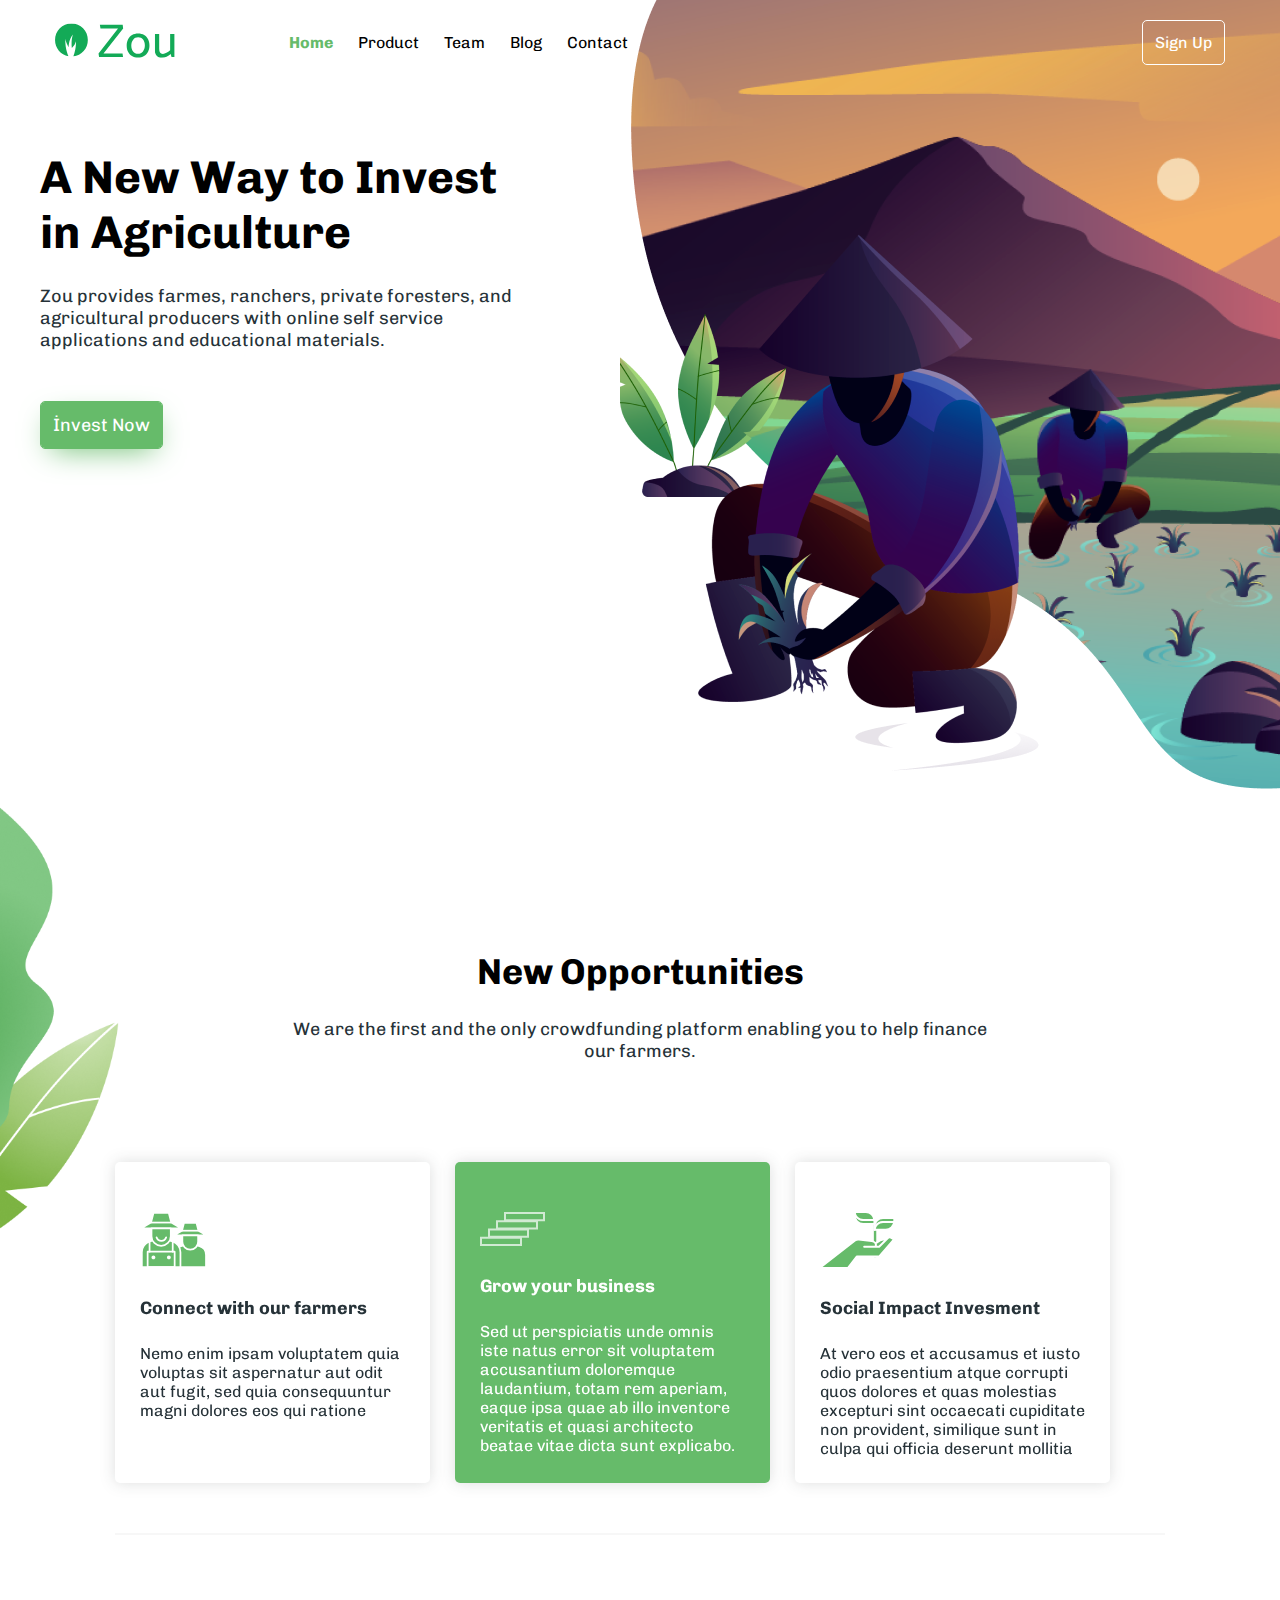
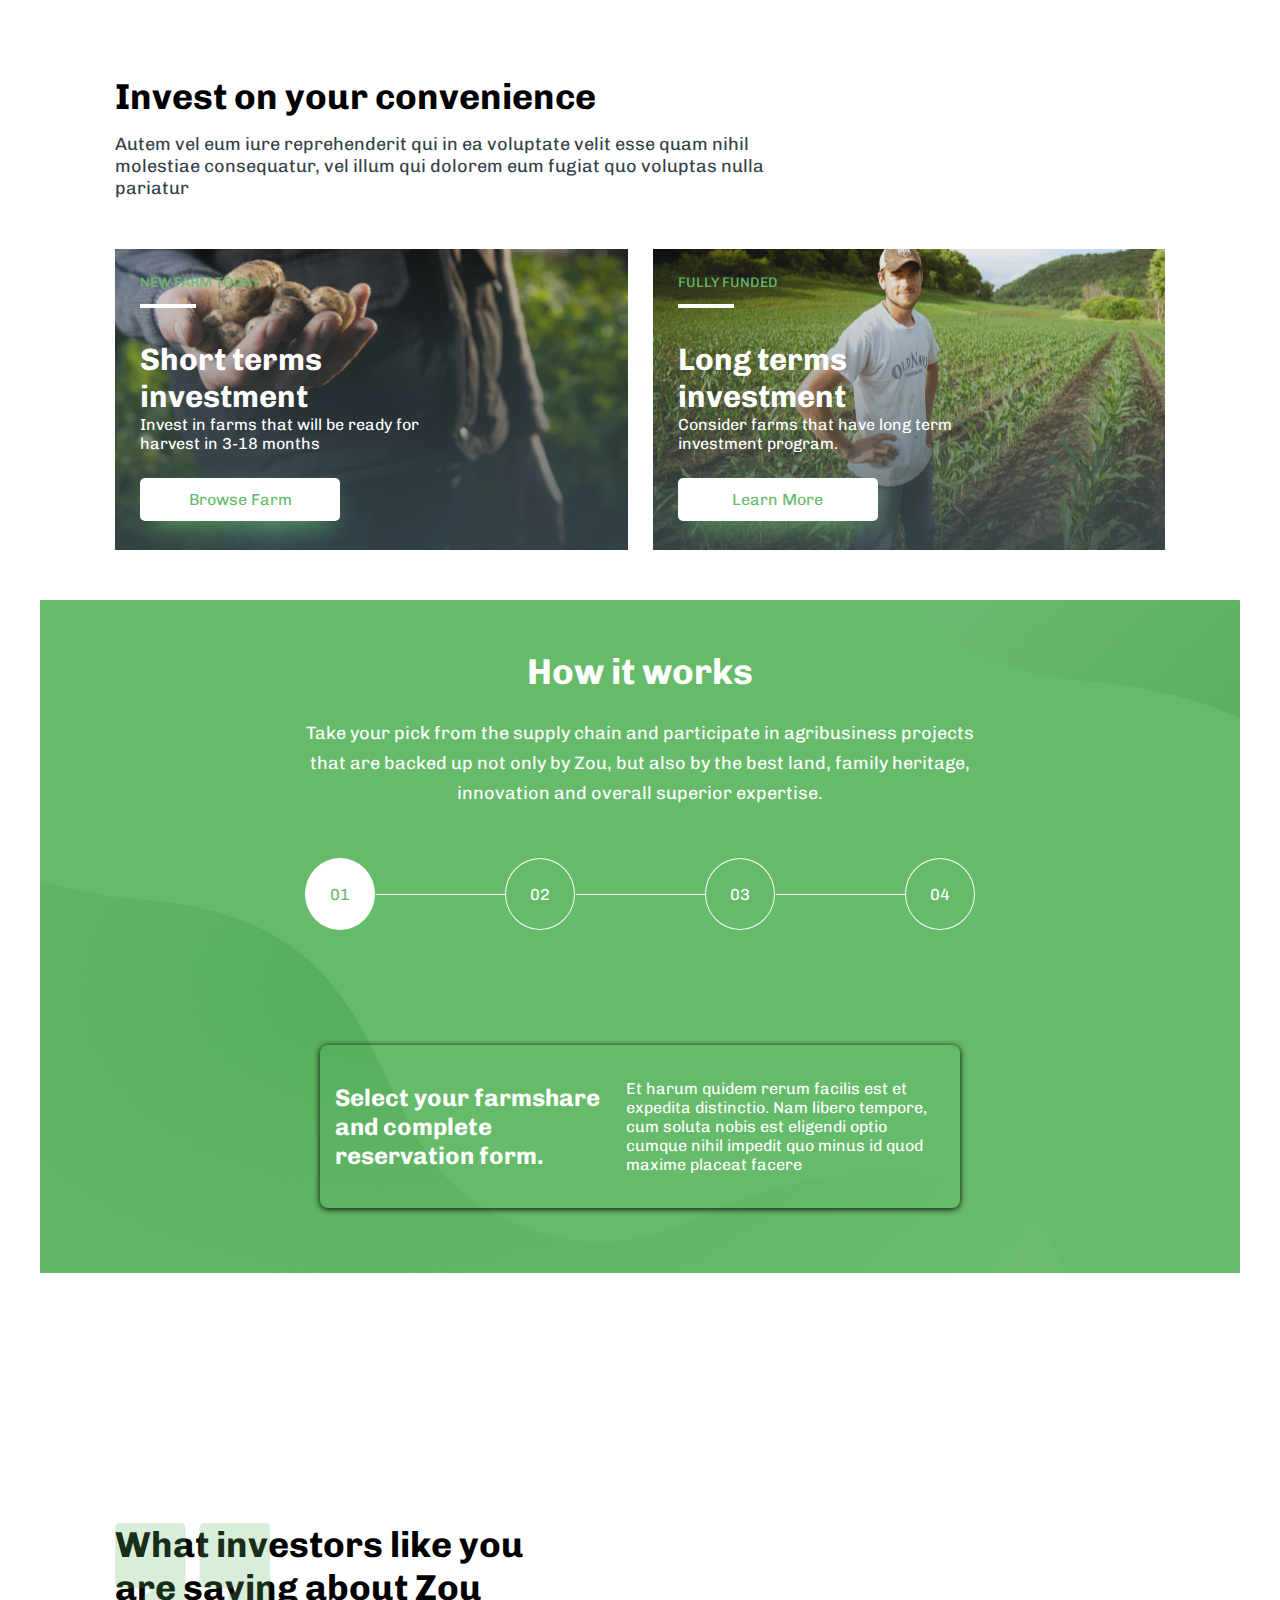
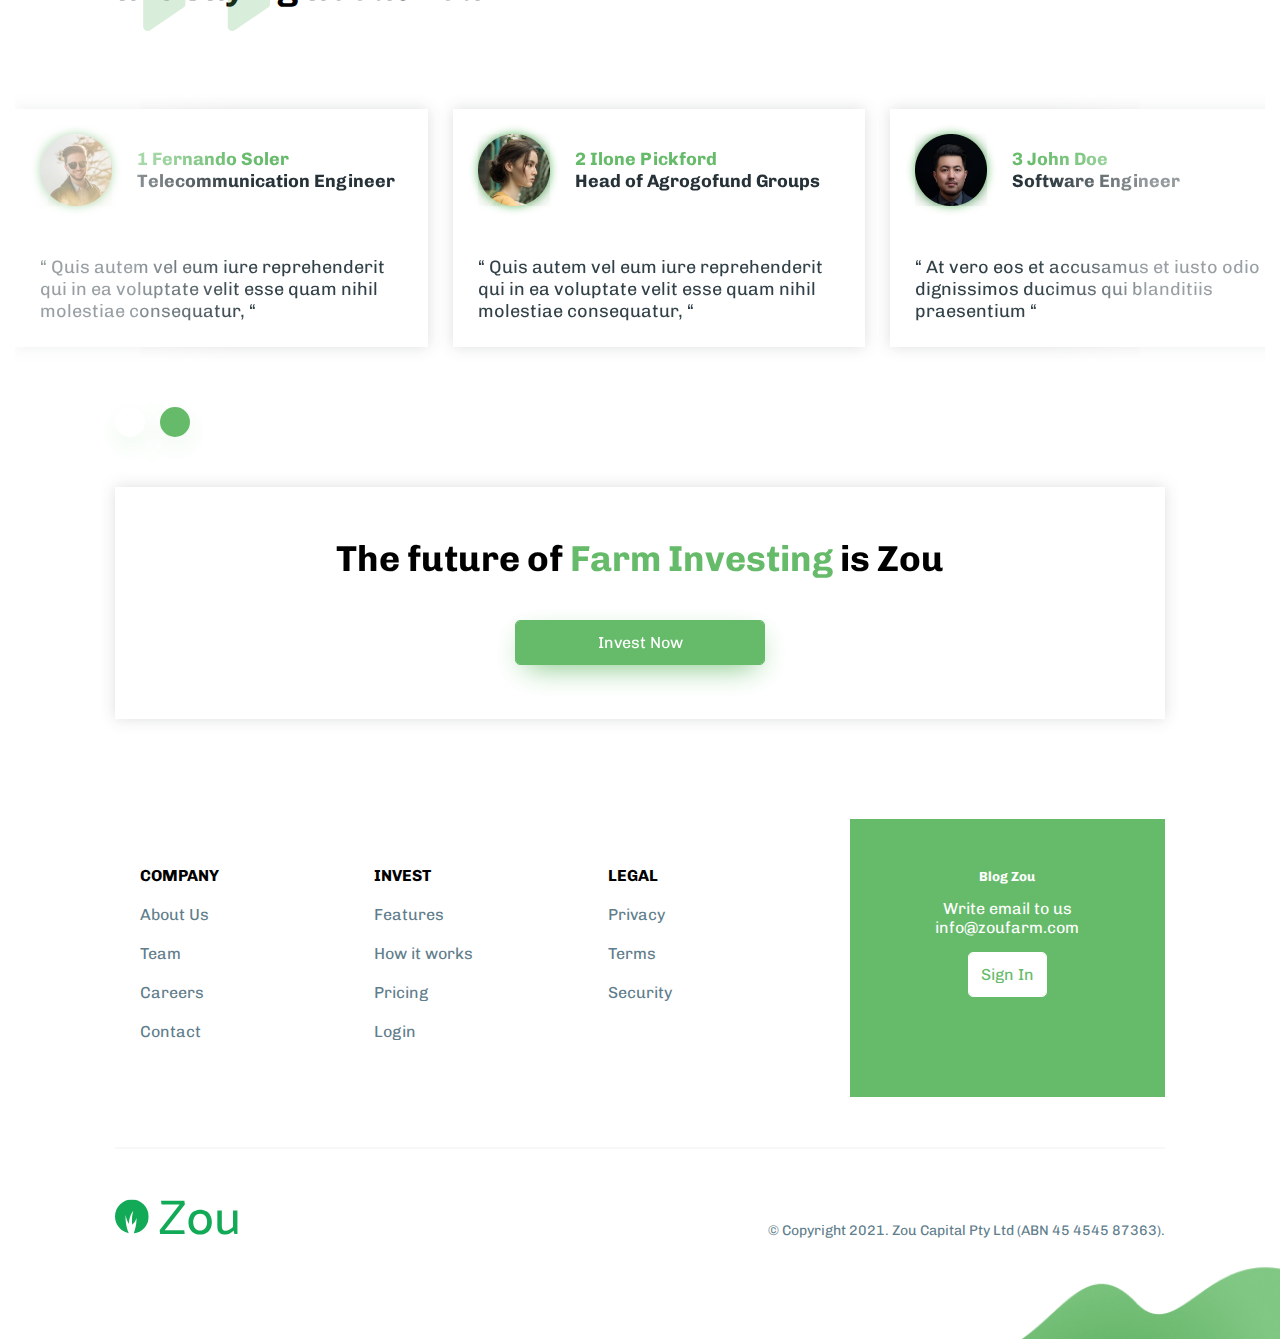
==== index.html @ 827b7ee8 "clean project" ====
<!DOCTYPE html>
<html lang="en">

<head>
    <meta charset="UTF-8">
    <meta name="viewport" content="width=device-width, user-scalable=no, initial-scale=1.0, maximum-scale=1.0, minimum-scale=1.0">

    <title>Zoo Farm Landing Page</title>
    <link rel="stylesheet" href="https://cdnjs.cloudflare.com/ajax/libs/font-awesome/5.15.2/css/all.min.css" integrity="sha512-HK5fgLBL+xu6dm/Ii3z4xhlSUyZgTT9tuc/hSrtw6uzJOvgRr2a9jyxxT1ely+B+xFAmJKVSTbpM/CuL7qxO8w==" crossorigin="anonymous" />
    <link rel="stylesheet" href="assets/css/main.css">
</head>

<body>
    <div class="container">
        <header>
            <nav class="header__nav w-120">
                <div class="header__logo">
                    <img src="assets/img/logo.svg" alt="Logo">
                </div>
                <div class="header__nav__content">
                    <div class="nav-close-icon"></div>
                    <ul class="header__menu">
                        <li class="menu__item">
                            <a href="#" class="menu__link active">Home</a>
                        </li>
                        <li class="menu__item">
                            <a href="#" class="menu__link">Product</a>
                        </li>
                        <li class="menu__item">
                            <a href="#" class="menu__link">Team</a>
                        </li>
                        <li class="menu__item">
                            <a href="#" class="menu__link">Blog</a>
                        </li>
                        <li class="menu__item">
                            <a href="#" class="menu__link">Contact</a>
                        </li>
                    </ul>
                    <div class="header__signup">
                        <a href="#" class="btn btn__signup">
                            <i class="fas fa-user-plus"></i> Sign Up
                        </a>
                    </div>
                </div>

                <div class="hamburger-menu-wrap">
                    <div class="hamburger-menu">
                        <div class="line"></div>
                        <div class="line"></div>
                        <div class="line"></div>
                    </div>
                </div>
            </nav>
        </header>

        <section class="hero w-120">
            <div class="hero__content">
                <div class="hero__text">
                    <h1 class="hero__title">A New Way to Invest in Agriculture</h1>
                    <p class="hero__description">
                        Zou provides farmes, ranchers, private foresters, and agricultural producers with online self service applications and educational materials.
                    </p>
                    <a href="#" class="btn btn__hero">İnvest Now</a>
                </div>
                <div class="hero__img">
                    <img src="assets/img/hero.png" alt="">
                </div>
            </div>
        </section>

        <section class="opportunities">
            <div class="opportunities__img">
                <img src="assets/img/leaf.png" alt="">
            </div>
            <div class="opportunities__content w-105">
                <div class="opportunities__head">
                    <h2 class="opportunities__title">New Opportunities</h2>
                    <p class="opportunities__description">We are the first and the only crowdfunding platform enabling you to help finance our farmers.</p>
                </div>
                <div class="opportunities__body">
                    <div class="opportunity">
                        <img src="assets/img/opportunites/opportunity-1.svg" alt="Icon" class="opportunity__icon">
                        <h4 class="opportunity__title">Connect with our farmers</h4>
                        <p class="opportunity__description">Nemo enim ipsam voluptatem quia voluptas sit aspernatur aut odit aut fugit, sed quia consequuntur magni dolores eos qui ratione
                        </p>
                    </div>

                    <div class="opportunity active">
                        <img src="assets/img/opportunites/opportunity-2.svg" alt="Icon" class="opportunity__icon">
                        <h4 class="opportunity__title">Grow your business</h4>
                        <p class="opportunity__description">
                            Sed ut perspiciatis unde omnis iste natus error sit voluptatem accusantium doloremque laudantium, totam rem aperiam, eaque ipsa quae ab illo inventore veritatis et quasi architecto beatae vitae dicta sunt explicabo.
                        </p>
                    </div>
                    <div class="opportunity">
                        <img src="assets/img/opportunites/opportunity-3.svg" alt="Icon" class="opportunity__icon">
                        <h4 class="opportunity__title">Social Impact Invesment
                        </h4>
                        <p class="opportunity__description">
                            At vero eos et accusamus et iusto odio praesentium atque corrupti quos dolores et quas molestias excepturi sint occaecati cupiditate non provident, similique sunt in culpa qui officia deserunt mollitia
                        </p>
                    </div>
                </div>
            </div>
        </section>

        <section class="invest  w-105">
            <div class="invest__content">
                <div class="invest__head">
                    <h2 class="invest__title">Invest on your convenience</h2>
                    <p class="invest__description">Autem vel eum iure reprehenderit qui in ea voluptate velit esse quam nihil molestiae consequatur, vel illum qui dolorem eum fugiat quo voluptas nulla pariatur</p>
                </div>
                <div class="invest__body">
                    <div class="invest__item">
                        <div class="invest__item__head">
                            <h5 class="invest__item__subtitle">NEW FARM TODAY</h5>
                        </div>
                        <div class="invest__item__body">
                            <h4 class="invest__item__title">Short terms investment</h4>
                            <p class="invest__item_description">
                                Invest in farms that will be ready for harvest in 3-18 months
                            </p>
                        </div>
                        <div class="invest__item__footer">
                            <a href="#" class="btn btn__invest">Browse Farm</a>
                        </div>
                    </div>
                    <div class="invest__item">
                        <div class="invest__item__head">
                            <h5 class="invest__item__subtitle">FULLY FUNDED</h5>
                        </div>
                        <div class="invest__item__body">
                            <h4 class="invest__item__title">Long terms investment
                            </h4>
                            <p class="invest__item_description">
                                Consider farms that have long term investment program.
                            </p>
                        </div>
                        <div class="invest__item__footer">
                            <a href="#" class="btn btn__invest">Learn More</a>
                        </div>
                    </div>
                </div>
            </div>
        </section>

        <section class="how-is-works w-120">
            <div class="works__content">
                <div class="works__head">
                    <h2 class="works__title">How it works</h2>
                    <p class="works__description">
                        Take your pick from the supply chain and participate in agribusiness projects that are backed up not only by Zou, but also by the best land, family heritage, innovation and overall superior expertise.
                    </p>
                </div>
                <div class="works__body">
                    <ul class="form_progressbar">
                        <li class="progressbar__step active" data-step="1">01</li>
                        <li class="progressbar__step" data-step="2">02</li>
                        <li class="progressbar__step" data-step="3">03</li>
                        <li class="progressbar__step" data-step="4">04</li>
                    </ul>
                </div>
                <div class="works__footer">
                    <div class="works__step__content first_step">
                        <h3 class="works__step_title"> Select your farmshare and complete reservation form.</h3>
                        <p class="works__step_description">
                            Et harum quidem rerum facilis est et expedita distinctio. Nam libero tempore, cum soluta nobis est eligendi optio cumque nihil impedit quo minus id quod maxime placeat facere
                        </p>
                    </div>
                    <div class="works__step__content">
                        <h3 class="works__step_title"> Swallowed a planet!.</h3>
                        <p class="works__step_description">
                            Lorem, ipsum dolor sit amet consectetur adipisicing elit. Assumenda mollitia, voluptates obcaecati molestias quod velit!
                        </p>
                    </div>
                    <div class="works__step__content">
                        <h3 class="works__step_title">It's art! A statement</h3>
                        <p class="works__step_description">
                            Father Christmas. Santa Claus. Or as I've always known him: Jeff. Sorry, checking all the water in this area; there's an escaped fish. I hate yogurt. It's just stuff with bits in. Annihilate
                        </p>
                    </div>
                    <div class="works__step__content">
                        <h3 class="works__step_title"> Register</h3>
                        <p class="works__step_description">
                            It's art! A statement on modern society, 'Oh Ain't Modern Society Awful?'! I am the Doctor, and you are the Daleks! Stop talking, brain thinking. Hush. You've swallowed a planet! Sorry, checking all the water in this area; there's an escaped fish.
                        </p>
                    </div>
                </div>
            </div>


        </section>

        <section class="testimonials">
            <div class="testimonials__content">
                <div class="testimonials__head w-105">
                    <img src="assets/img/quote.svg" alt="Quote" class="testimonials__quote">
                    <h2 class="testimonials__title">What investors like you are saying about Zou</h2>
                </div>
                <div class="testimonials__body">
                    <div class="testimonials__list">
                        <div class="testimonial">
                            <div class="testimonial__profile">
                                <div class="testimonial__img">
                                    <img src="assets/img/testimonials/1.png" alt="Testimonial">
                                </div>
                                <div class="testimonial__info">
                                    <h4 class="testimonial__name">1 Fernando Soler</h4>
                                    <h4 class="testimonial__title">Telecommunication Engineer</h4>
                                </div>
                            </div>
                            <p class="testimonial__description">
                                “ Quis autem vel eum iure reprehenderit qui in ea voluptate velit esse quam nihil molestiae consequatur, “
                            </p>
                        </div>
                        <div class="testimonial">
                            <div class="testimonial__profile">
                                <div class="testimonial__img">
                                    <img src="assets/img/testimonials/2.png" alt="Testimonial">
                                </div>
                                <div class="testimonial__info">
                                    <h4 class="testimonial__name">2 Ilone Pickford</h4>
                                    <h4 class="testimonial__title">Head of Agrogofund Groups</h4>
                                </div>
                            </div>
                            <p class="testimonial__description">
                                “ Quis autem vel eum iure reprehenderit qui in ea voluptate velit esse quam nihil molestiae consequatur, “
                            </p>
                        </div>
                        <div class="testimonial">
                            <div class="testimonial__profile">
                                <div class="testimonial__img">
                                    <img src="assets/img/testimonials/3.png" alt="Testimonial">
                                </div>
                                <div class="testimonial__info">
                                    <h4 class="testimonial__name">3 John Doe</h4>
                                    <h4 class="testimonial__title">Software Engineer</h4>
                                </div>
                            </div>
                            <p class="testimonial__description">
                                “ At vero eos et accusamus et iusto odio dignissimos ducimus qui blanditiis praesentium “
                            </p>
                        </div>
                        <div class="testimonial">
                            <div class="testimonial__profile">
                                <div class="testimonial__img">
                                    <img src="assets/img/testimonials/2.png" alt="Testimonial">
                                </div>
                                <div class="testimonial__info">
                                    <h4 class="testimonial__name">4 Ilone Pickford</h4>
                                    <h4 class="testimonial__title">Head of Agrogofund Groups</h4>
                                </div>
                            </div>
                            <p class="testimonial__description">
                                “ Quis autem vel eum iure reprehenderit qui in ea voluptate velit esse quam nihil molestiae consequatur, “
                            </p>
                        </div>
                        <div class="testimonial">
                            <div class="testimonial__profile">
                                <div class="testimonial__img">
                                    <img src="assets/img/testimonials/1.png" alt="Testimonial">
                                </div>
                                <div class="testimonial__info">
                                    <h4 class="testimonial__name">5 Fernando Soler</h4>
                                    <h4 class="testimonial__title">Telecommunication Engineer</h4>
                                </div>
                            </div>
                            <p class="testimonial__description">
                                “ Quis autem vel eum iure reprehenderit qui in ea voluptate velit esse quam nihil molestiae consequatur, “
                            </p>
                        </div>
                        <div class="testimonial">
                            <div class="testimonial__profile">
                                <div class="testimonial__img">
                                    <img src="assets/img/testimonials/2.png" alt="Testimonial">
                                </div>
                                <div class="testimonial__info">
                                    <h4 class="testimonial__name">6 Ilone Pickford</h4>
                                    <h4 class="testimonial__title">Head of Agrogofund Groups</h4>
                                </div>
                            </div>
                            <p class="testimonial__description">
                                “ Quis autem vel eum iure reprehenderit qui in ea voluptate velit esse quam nihil molestiae consequatur, “
                            </p>
                        </div>
                        <div class="testimonial">
                            <div class="testimonial__profile">
                                <div class="testimonial__img">
                                    <img src="assets/img/testimonials/3.png" alt="Testimonial">
                                </div>
                                <div class="testimonial__info">
                                    <h4 class="testimonial__name">7 John Doe</h4>
                                    <h4 class="testimonial__title">Software Engineer</h4>
                                </div>
                            </div>
                            <p class="testimonial__description">
                                “ At vero eos et accusamus et iusto odio dignissimos ducimus qui blanditiis praesentium “
                            </p>
                        </div>
                        <div class="testimonial">
                            <div class="testimonial__profile">
                                <div class="testimonial__img">
                                    <img src="assets/img/testimonials/2.png" alt="Testimonial">
                                </div>
                                <div class="testimonial__info">
                                    <h4 class="testimonial__name">8 Ilone Pickford</h4>
                                    <h4 class="testimonial__title">Head of Agrogofund Groups</h4>
                                </div>
                            </div>
                            <p class="testimonial__description">
                                “ Quis autem vel eum iure reprehenderit qui in ea voluptate velit esse quam nihil molestiae consequatur, “
                            </p>
                        </div>
                        <div class="testimonial">
                            <div class="testimonial__profile">
                                <div class="testimonial__img">
                                    <img src="assets/img/testimonials/3.png" alt="Testimonial">
                                </div>
                                <div class="testimonial__info">
                                    <h4 class="testimonial__name">9 John Doe</h4>
                                    <h4 class="testimonial__title">Software Engineer</h4>
                                </div>
                            </div>
                            <p class="testimonial__description">
                                “ At vero eos et accusamus et iusto odio dignissimos ducimus qui blanditiis praesentium “
                            </p>
                        </div>
                    </div>
                </div>
                <div class="testimonials__footer  w-105">
                    <div class="testimonials__directions">
                        <button class="btn__testimonials btn__testimonials__prev disable">
                            <i class="fa fa-chevron-left"></i>
                        </button>
                        <button class="btn__testimonials btn__testimonials__next">
                            <i class="fa fa-chevron-right"></i>
                        </button>
                    </div>
                </div>
            </div>
        </section>

        <section class="farm-invest w-105">
            <h2 class="farm-invest__title">The future of <span>Farm Investing</span> is Zou</h2>
            <a href="#" class="btn btn__farm--invest">Invest Now</a>

        </section>

        <footer class="footer">
            <div class="footer__body w-105">
                <nav class="footer__nav">
                    <ul class="footer_nav__menu">
                        <li class="footer_nav__item">
                            <h4 class="footer_nav__menu__title">COMPANY</h4>
                        </li>
                        <li class="footer_nav__item">
                            <a href="#" class="footer_nav__link">About Us</a>
                        </li>
                        <li class="footer_nav__item">
                            <a href="#" class="footer_nav__link">Team</a>
                        </li>
                        <li class="footer_nav__item">
                            <a href="#" class="footer_nav__link">Careers</a>
                        </li>
                        <li class="footer_nav__item">
                            <a href="#" class="footer_nav__link">Contact</a>
                        </li>
                    </ul>
                    <ul class="footer_nav__menu">
                        <li class="footer_nav__item">
                            <h4 class="footer_nav__menu__title">INVEST</h4>
                        </li>
                        <li class="footer_nav__item">
                            <a href="#" class="footer_nav__link">Features</a>
                        </li>
                        <li class="footer_nav__item">
                            <a href="#" class="footer_nav__link">How it works</a>
                        </li>
                        <li class="footer_nav__item">
                            <a href="#" class="footer_nav__link">Pricing</a>
                        </li>
                        <li class="footer_nav__item">
                            <a href="#" class="footer_nav__link">Login</a>
                        </li>
                    </ul>
                    <ul class="footer_nav__menu">
                        <li class="footer_nav__item">
                            <h4 class="footer_nav__menu__title">LEGAL</h4>
                        </li>
                        <li class="footer_nav__item">
                            <a href="#" class="footer_nav__link">Privacy</a>
                        </li>
                        <li class="footer_nav__item">
                            <a href="#" class="footer_nav__link">Terms</a>
                        </li>
                        <li class="footer_nav__item">
                            <a href="#" class="footer_nav__link">Security</a>
                        </li>
                    </ul>
                </nav>
                <div class="footer__contact">
                    <h5 class="footer__contact__title">Blog Zou</h5>
                    <span>Write email to us</span>
                    <a href="mailto:info@zoufarm.com" class="email">info@zoufarm.com</a>
                    <a href="#" class="btn btn__signin">
                        <i class="far fa-user"></i> Sign In
                    </a>
                </div>
            </div>
            <div class="footer__bottom">
                <div class="footer__bottom__content w-105">
                    <div class="footer__logo">
                        <img src="assets/img/logo.svg" alt="Logo">
                    </div>
                    <p class="footer_copyright">
                        © Copyright 2021. Zou Capital Pty Ltd (ABN 45 4545 87363).
                    </p>
                </div>
                <img src="assets/img/mountain.png" alt="Mountain" class="footer_img">
            </div>
        </footer>
    </div>
    <script src="assets/js/main.js" type="module"></script>

</body>

</html>
---- assets/css/main.css ----
@import url("https://fonts.googleapis.com/css2?family=Chivo:wght@400;700&display=swap");
*,
*:before,
*:after {
  margin: 0;
  padding: 0;
  box-sizing: border-box;
}

html {
  font-size: 10px;
}

body {
  font-family: 'Chivo', sans-serif;
  font-size: 1.6rem;
  color: #000000;
}

ul {
  list-style: none;
}

a {
  text-decoration: none;
  cursor: pointer;
  color: #000000;
}

img {
  width: 100%;
  max-width: 100%;
}

section {
  padding: 5rem 0;
}

.container {
  width: 100%;
  padding: 0 1.5rem;
  max-width: 144rem;
  margin: 0 auto;
}

.w-120 {
  max-width: 120rem;
}

.w-105 {
  max-width: 105rem;
}

.btn {
  border-radius: .5rem;
  padding: 1.2rem;
}

/*Header */
header {
  position: absolute;
  left: 0;
  top: 0;
  width: 100%;
  z-index: 2;
}

.header__nav {
  padding: 2rem 1.5rem;
  margin: auto;
  display: flex;
  align-items: center;
}

.header__logo {
  flex: 2;
}

.header__logo img {
  max-width: 12rem;
}

.header__nav__content {
  flex: 8;
  display: flex;
  align-items: center;
}

.header__nav__content.open {
  transform: translateX(0);
}

.header__menu {
  flex: 4;
  display: flex;
  grid-gap: 2.5rem;
}

.menu__link {
  cursor: pointer;
  transition: .2s all;
}

.menu__link:hover {
  color: #66BB6A;
}

.menu__link.active {
  color: #66BB6A;
  font-weight: bold;
}

.header__signup {
  flex: 4;
  display: flex;
  justify-content: flex-end;
}

.btn__signup {
  border: 1px solid #ffffff;
  font-size: 1.6rem;
  color: #ffffff;
  /*
    Button hover effect resource
    https://codepen.io/alticreation/pen/zBZwOP
    */
  display: inline-block;
  transition: all .3s;
  position: relative;
  overflow: hidden;
  z-index: 1;
}

.btn__signup:after {
  content: '';
  position: absolute;
  bottom: 0;
  left: 0;
  width: 100%;
  height: 100%;
  background-color: transparent;
  z-index: -2;
}

.btn__signup:before {
  content: '';
  position: absolute;
  bottom: 0;
  left: 0;
  width: 0%;
  height: 100%;
  background-color: #66BB6A;
  transition: all .3s;
  z-index: -1;
}

.btn__signup:hover {
  color: #ffffff;
}

.btn__signup:hover:before {
  width: 100%;
}

.hamburger-menu-wrap {
  position: absolute;
  top: 3rem;
  right: 2rem;
  cursor: pointer;
  z-index: 1;
  display: none;
}

.hamburger-menu {
  width: 2rem;
  height: 2rem;
  display: flex;
  grid-row-gap: .2rem;
  flex-wrap: wrap;
  align-items: center;
  position: relative;
}

.hamburger-menu .line {
  background-color: #66BB6A;
  height: .3rem;
  width: 100%;
  transition: all 0.3s;
}

.nav-close-icon {
  position: relative;
  padding: 3rem 2rem;
  height: 2.5rem;
  cursor: pointer;
  display: none;
}

.nav-close-icon:before, .nav-close-icon:after {
  position: absolute;
  content: '';
  width: 4px;
  right: 4rem;
  height: 40%;
  background-color: #ffffff;
}

.nav-close-icon:before {
  transform: rotateZ(45deg) translate(0.5rem, -1rem);
}

.nav-close-icon:after {
  transform: rotateZ(-45deg) translate(1rem, 0.5rem);
}

/*End Header */
/*End Hero */
.hero {
  margin: auto;
  height: 100vh;
}

.hero__content {
  display: flex;
}

.hero__text {
  margin-top: 10rem;
  max-width: 50rem;
}

.hero__title {
  font-size: 4.6rem;
}

.hero__description {
  font-size: 1.8rem;
  margin: 2.5rem 0 5rem;
  color: #263238;
}

.btn__hero {
  border: 1px solid #66BB6A;
  color: #ffffff;
  font-size: 1.8rem;
  box-shadow: 1px 10px 30px -10px #66bb6a;
  /*
    Button hover effect resource
    https://codepen.io/alticreation/pen/zBZwOP
    */
  display: inline-block;
  transition: all .3s;
  position: relative;
  overflow: hidden;
  z-index: 1;
}

.btn__hero:after {
  content: '';
  position: absolute;
  bottom: 0;
  left: 0;
  width: 100%;
  height: 100%;
  background-color: #66BB6A;
  z-index: -2;
}

.btn__hero:before {
  content: '';
  position: absolute;
  bottom: 0;
  left: 0;
  width: 0%;
  height: 100%;
  background-color: #ffffff;
  transition: all .3s;
  z-index: -1;
}

.btn__hero:hover {
  color: #66BB6A;
}

.btn__hero:hover:before {
  width: 100%;
}

.hero__img {
  position: absolute;
  top: 0;
  right: 0;
  z-index: -1;
}

.hero__img img {
  max-height: 100vh;
  width: initial;
}

/*End Hero */
/*Opportunities*/
.opportunities {
  position: relative;
}

.opportunities__img {
  position: absolute;
  left: -1.5rem;
  top: -16rem;
  z-index: -1;
}

.opportunities__img img {
  max-height: 55rem;
  max-width: 16rem;
}

.opportunities__content {
  margin: auto;
  display: flex;
  flex-direction: column;
  padding-bottom: 5rem;
  border-bottom: 2px solid #f7f7f7;
  margin-bottom: 4rem;
}

.opportunities__head {
  text-align: center;
  max-width: 70rem;
  margin: 0 auto 10rem;
}

.opportunities__title {
  font-size: 3.6rem;
  color: #000000;
}

.opportunities__description {
  margin-top: 2.5rem;
  font-size: 1.8rem;
  font-weight: 400;
  color: #263238;
}

.opportunities__body {
  display: flex;
  flex-wrap: wrap;
  grid-gap: 2.5rem;
  align-self: baseline;
}

.opportunity {
  width: 30%;
  background-color: #ffffff;
  border-radius: .5rem;
  filter: drop-shadow(0 0 0.75rem rgba(27, 31, 35, 0.15));
  padding: 5rem 2.5rem 2.5rem;
  transition: all 0.3s ease-out;
}

.opportunity.active {
  background-color: #66BB6A;
}

.opportunity.active .opportunity__title,
.opportunity.active .opportunity__description {
  color: #ffffff;
}

.opportunity:hover {
  transform: translateY(-2rem);
}

.opportunity__icon {
  max-height: 5.6rem;
  width: initial;
}

.opportunity__title {
  font-size: 1.8rem;
  color: #263238;
  margin: 2.5rem 0;
}

.opportunity__description {
  font-size: 1.6rem;
  font-weight: 400;
  color: #263238;
}

/*End Opportunities*/
/* Invest*/
.invest {
  margin: auto;
}

.invest__head {
  max-width: 70rem;
}

.invest__title {
  font-size: 3.6rem;
}

.invest__description {
  margin-top: 1.5rem;
  color: #324148;
  font-size: 1.8rem;
}

.invest__body {
  margin-top: 5rem;
  display: grid;
  grid-template-columns: repeat(auto-fill, minmax(40rem, 1fr));
  grid-gap: 2.5rem;
}

.invest__item {
  padding: 2.5rem;
}

.invest__item:nth-child(1) {
  background: url("../img/investments/invest-1.png") no-repeat center/cover;
}

.invest__item:nth-child(2) {
  background: url("../img/investments/invest-2.png") no-repeat center/cover;
}

.invest__item__subtitle {
  color: #66BB6A;
  font-size: 1.4rem;
  font-weight: 400;
  position: relative;
}

.invest__item__subtitle::after {
  position: absolute;
  content: '';
  top: 3rem;
  left: 0;
  width: 5.6rem;
  height: 4px;
  background-color: #ffffff;
}

.invest__item__body {
  margin: 5rem 0 2.5rem;
}

.invest__item__title {
  color: #ffffff;
  font-size: 3.1rem;
  max-width: 30rem;
}

.invest__item_description {
  font-size: 1.6rem;
  color: #ffffff;
  max-width: 30rem;
}

.btn__invest {
  color: #66BB6A;
  display: inline-block;
  width: 20rem;
  text-align: center;
  box-shadow: 1px 10px 30px -10px #66bb6a;
  /*
    Button hover effect resource
    https://codepen.io/alticreation/pen/zBZwOP
    */
  display: inline-block;
  transition: all .3s;
  position: relative;
  overflow: hidden;
  z-index: 1;
}

.btn__invest:after {
  content: '';
  position: absolute;
  bottom: 0;
  left: 0;
  width: 100%;
  height: 100%;
  background-color: #ffffff;
  z-index: -2;
}

.btn__invest:before {
  content: '';
  position: absolute;
  bottom: 0;
  left: 0;
  width: 0%;
  height: 100%;
  background-color: #66BB6A;
  transition: all .3s;
  z-index: -1;
}

.btn__invest:hover {
  color: #ffffff;
}

.btn__invest:hover:before {
  width: 100%;
}

/*End Invest*/
/*End How Is Works*/
.how-is-works {
  background: url("../img/how-is-works-bg.png") no-repeat;
  background-color: #66BB6A;
  margin: auto;
}

.works__content {
  max-width: 70rem;
  margin: auto;
  color: #ffffff;
  padding: 0 1.5rem;
}

.works__head {
  text-align: center;
}

.works__title {
  font-size: 3.6rem;
}

.works__description {
  margin-top: 2.5rem;
  font-size: 1.8rem;
  font-weight: 400;
  line-height: 3rem;
}

.works__body {
  margin: 5rem 0 10rem;
}

.form_progressbar {
  display: flex;
  grid-column-gap: 13rem;
}

.progressbar__step {
  cursor: pointer;
  border-radius: 50%;
  width: 7.2rem;
  height: 7.2rem;
  border: 1px solid #ffffff;
  display: flex;
  align-items: center;
  justify-content: center;
  position: relative;
}

.progressbar__step.active {
  background-color: #ffffff;
  color: #66BB6A;
}

.progressbar__step.active:not(:first-child)::after {
  height: 5px;
  transform: scaleX(0);
  transform-origin: left;
  animation: progressBarStepAnimate 0.5s linear forwards;
}

.progressbar__step:not(:first-child)::before, .progressbar__step:not(:first-child)::after {
  position: absolute;
  content: '';
  right: 100%;
  width: 13rem;
  height: 1px;
  background-color: #ffffff;
  pointer-events: none;
}

@keyframes progressBarStepAnimate {
  100% {
    transform: scaleX(1);
  }
}

.works__footer {
  display: flex;
  overflow: hidden;
}

.works__step__content {
  flex-shrink: 0;
  width: 100%;
  display: flex;
  grid-gap: 2.5rem;
  transition: .5s all linear;
  padding: 3rem;
  position: relative;
  align-items: center;
}

.works__step__content::before {
  position: absolute;
  content: '';
  left: 1.5rem;
  top: 1.5rem;
  width: calc(100% - 3rem);
  height: calc(100% - 3rem);
  box-shadow: 0 1px 6px black;
  border-radius: .8rem;
}

.works__step_title {
  font-size: 2.4rem;
  flex: 5;
}

.works__step_description {
  flex: 6;
  font-size: 1.6rem;
  font-weight: 400;
}

/*End How Is Works*/
/*Testimonials*/
.testimonials {
  margin-top: 20rem;
}

.testimonials__head {
  position: relative;
  margin: auto;
}

.testimonials__quote {
  position: absolute;
  top: 0;
  left: 0;
  max-height: 11rem;
  width: auto;
}

.testimonials__title {
  font-size: 3.6rem;
  max-width: 45rem;
}

.testimonials__body {
  margin: 8rem auto 4rem;
  width: 100%;
  overflow: hidden;
  padding: 2rem 0;
  position: relative;
}

.testimonials__body::before, .testimonials__body::after {
  position: absolute;
  content: '';
  top: 0;
  width: 10%;
  background-color: #ffffff;
  opacity: .5;
  height: 100%;
  z-index: 1;
}

.testimonials__body::before {
  left: 0;
  filter: drop-shadow(5rem 0 4rem #ffffff);
}

.testimonials__body::after {
  right: 0;
  filter: drop-shadow(-5rem 0 4rem #ffffff);
}

.testimonials__list {
  display: flex;
  grid-gap: 2.5rem;
  position: relative;
}

.testimonial {
  flex-shrink: 0;
  width: 33%;
  padding: 2.5rem;
  background-color: #ffffff;
  filter: drop-shadow(0 0 0.75rem rgba(27, 31, 35, 0.15));
  transition: transform .3s ease;
}

.testimonial:hover {
  transform: scale(1.1);
  z-index: 1;
}

.testimonial__profile {
  display: flex;
  grid-gap: 2.5rem;
  align-items: center;
  font-size: 1.8rem;
}

.testimonial__img {
  filter: drop-shadow(0 0 0.5rem #66BB6A);
  width: 7.2rem;
  height: 7.2rem;
}

.testimonial__img img {
  width: initial;
  max-width: initial;
}

.testimonial__name {
  color: #66BB6A;
}

.testimonial__title {
  color: #263238;
}

.testimonial__description {
  margin-top: 5rem;
  font-size: 1.8rem;
  color: #324148;
}

.testimonials__footer {
  margin: auto;
}

.testimonials__directions {
  display: flex;
  grid-gap: 1.5rem;
}

.btn__testimonials {
  border-radius: 50%;
  cursor: pointer;
  padding: 1.5rem;
  outline: none;
  border: none;
  background-color: #66BB6A;
  color: #ffffff;
  box-shadow: 1px 10px 30px -10px #66bb6a;
}

.btn__testimonials.disable {
  background-color: #ffffff;
  color: #263238;
}

/*End Testimonials*/
/*Farm Invest */
.farm-invest {
  margin: auto;
  padding: 5rem 2.5rem;
  text-align: center;
  background-color: #ffffff;
  filter: drop-shadow(0 0 0.75rem rgba(27, 31, 35, 0.15));
  margin-bottom: 10rem;
}

.farm-invest__title {
  font-size: 3.6rem;
}

.farm-invest__title span {
  color: #66BB6A;
}

.btn__farm--invest {
  border: 1px solid #66BB6A;
  color: #ffffff;
  display: inline-block;
  min-width: 25rem;
  margin-top: 4rem;
  box-shadow: 1px 10px 30px -10px #66bb6a;
  /*
    Button hover effect resource
    https://codepen.io/alticreation/pen/zBZwOP
    */
  display: inline-block;
  transition: all .3s;
  position: relative;
  overflow: hidden;
  z-index: 1;
}

.btn__farm--invest:after {
  content: '';
  position: absolute;
  bottom: 0;
  left: 0;
  width: 100%;
  height: 100%;
  background-color: #66BB6A;
  z-index: -2;
}

.btn__farm--invest:before {
  content: '';
  position: absolute;
  bottom: 0;
  left: 0;
  width: 0%;
  height: 100%;
  background-color: #ffffff;
  transition: all .3s;
  z-index: -1;
}

.btn__farm--invest:hover {
  color: #66BB6A;
}

.btn__farm--invest:hover:before {
  width: 100%;
}

/*End Farm Invest*/
/*Footer*/
.footer {
  position: relative;
}

.footer__body {
  margin: auto;
  display: flex;
  flex-wrap: wrap;
  grid-gap: 2.5rem;
  align-items: baseline;
  padding-bottom: 5rem;
  border-bottom: 2px solid #f7f7f7;
}

.footer__nav {
  display: flex;
  flex-wrap: wrap;
  flex: 9 2 auto;
  grid-row-gap: 2.5rem;
}

.footer_nav__menu {
  flex-basis: 33%;
}

.footer_nav__item {
  padding: 1rem 2.5rem;
}

.footer_nav__menu__title {
  font-size: 1.6rem;
  text-transform: uppercase;
}

.footer_nav__link {
  font-size: 1.6rem;
  color: #607D8B;
  transition: .2s all;
}

.footer_nav__link:hover {
  color: #66BB6A;
}

.footer__contact {
  flex: 1 0 28rem;
  background-color: #66BB6A;
  padding: 5rem 5rem 10rem;
  color: #ffffff;
  display: flex;
  align-items: center;
  flex-direction: column;
}

.footer__contact > * {
  max-width: 16rem;
}

.footer__contact__title {
  margin-bottom: 1.5rem;
}

.email {
  color: #ffffff;
}

.btn__signin {
  margin-top: 1.5rem;
  border: 1px solid #ffffff;
  color: #66BB6A;
  /*
    Button hover effect resource
    https://codepen.io/alticreation/pen/zBZwOP
    */
  display: inline-block;
  transition: all .3s;
  position: relative;
  overflow: hidden;
  z-index: 1;
}

.btn__signin:after {
  content: '';
  position: absolute;
  bottom: 0;
  left: 0;
  width: 100%;
  height: 100%;
  background-color: #ffffff;
  z-index: -2;
}

.btn__signin:before {
  content: '';
  position: absolute;
  bottom: 0;
  left: 0;
  width: 0%;
  height: 100%;
  background-color: #66BB6A;
  transition: all .3s;
  z-index: -1;
}

.btn__signin:hover {
  color: #ffffff;
}

.btn__signin:hover:before {
  width: 100%;
}

.footer__bottom__content {
  margin-top: 5rem;
  display: flex;
  align-items: baseline;
  justify-content: space-between;
  margin: 5rem auto 0;
  padding-bottom: 10rem;
}

.footer_copyright {
  color: #607D8B;
  font-size: 1.4rem;
  text-align: center;
}

.footer_img {
  position: absolute;
  bottom: 0;
  right: -1.5rem;
  max-width: 50rem;
}

/*End Footer*/
@media screen and (max-width: 950px) {
  /*Header */
  .hamburger-menu-wrap,
  .nav-close-icon {
    display: block;
  }
  .header__nav__content {
    flex: initial;
    align-items: initial;
    position: fixed;
    top: 0;
    right: 0;
    width: 30rem;
    height: 100vh;
    background-color: #66BB6A;
    z-index: 2;
    flex-direction: column;
    transform: translateX(40rem);
    transition: transform 0.3s ease-in-out;
    grid-gap: 2.5rem;
  }
  .header__menu {
    flex-direction: column;
    flex: initial;
    align-items: center;
  }
  .menu__link {
    color: #ffffff;
  }
  .menu__link:hover, .menu__link.active {
    color: #ffffff;
  }
  .header__signup {
    flex: initial;
    justify-content: center;
  }
  /*End Header */
  /*Hero */
  .hero__content {
    justify-content: center;
    text-align: center;
  }
  .hero__img {
    display: none;
  }
  /*End Hero */
  /*Testimonials*/
  .testimonial {
    width: 50%;
  }
  /*End Testimonials*/
}

@media screen and (max-width: 768px) {
  /* Opportunities*/
  .opportunity {
    width: 100%;
  }
  /*End Opportunities*/
  /*How Is Works*/
  .form_progressbar {
    grid-column-gap: 7rem;
    justify-content: center;
  }
  .progressbar__step {
    width: 4.8rem;
    height: 4.8rem;
  }
  .progressbar__step:not(:first-child)::before, .progressbar__step:not(:first-child)::after {
    width: 7rem;
  }
  .works__step__content {
    flex-direction: column;
  }
  .works__step_title {
    font-size: 2rem;
    text-align: center;
  }
  /*End How Is Works*/
  /*Testimonials*/
  .testimonials__body::before, .testimonials__body::after {
    background-color: transparent;
  }
  .testimonials__list {
    padding-left: 1.5rem;
  }
  .testimonial {
    width: calc(100% - 3rem);
    word-wrap: break-word;
  }
  .testimonial:hover {
    transform: initial;
  }
  /*End Testimonials*/
  /*Footer*/
  .footer_nav__menu {
    text-align: center;
  }
  .footer__bottom__content {
    flex-direction: column;
    grid-row-gap: 4.5rem;
    align-items: center;
  }
  /*end Footer*/
}

@media screen and (max-width: 500px) {
  /*Global*/
  .opportunities__title,
  .invest__title,
  .works__title,
  .testimonials__title,
  .farm-invest__title {
    font-size: 3rem;
  }
  .invest__description,
  .works__description {
    font-size: 1.6rem;
  }
  /*End Global*/
  /*Hero*/
  .hero__title {
    font-size: 3.2rem;
  }
  /*End Hero*/
  /*Opportunities*/
  .opportunities__img {
    top: -8rem;
  }
  .opportunities__img img {
    max-height: 40rem;
    max-width: 10rem;
  }
  .opportunity__icon {
    width: inherit;
  }
  /*End Opportunities*/
  /*Invest Section*/
  .invest__body {
    grid-template-columns: repeat(auto-fill, minmax(32rem, 1fr));
  }
  .invest__item__title {
    font-size: 2.4rem;
  }
  /*End Invest Section*/
  /*How Is Works*/
  .form_progressbar {
    grid-column-gap: 4rem;
    justify-content: center;
  }
  .progressbar__step {
    width: 4.8rem;
    height: 4.8rem;
  }
  .progressbar__step:not(:first-child)::before, .progressbar__step:not(:first-child)::after {
    width: 4rem;
  }
  .works__step_title {
    font-size: 1.8rem;
  }
  /*End How Is Works*/
  /*Testimonials*/
  .testimonials {
    margin-top: 10rem;
  }
  /*End Testimonials*/
  /*Footer*/
  .footer_nav__menu {
    text-align: left;
  }
  .footer__contact {
    width: 100%;
  }
  /*End Footer*/
}

@media screen and (max-width: 360px) {
  /*Invest Section*/
  .invest__body {
    grid-template-columns: repeat(auto-fill, minmax(30rem, 1fr));
  }
  /*End Invest Section*/
  /*How Is Works*/
  .progressbar__step {
    width: 4rem;
    height: 4rem;
  }
  /*End How Is Works*/
  /*Testimonials */
  .testimonial__profile {
    flex-direction: column;
    text-align: center;
  }
  /*End Testimonials*/
  /*Farm Invest*/
  .btn__farm--invest {
    width: 80%;
    min-width: initial;
  }
  /*End Farm Invest*/
}
/*# sourceMappingURL=main.css.map */
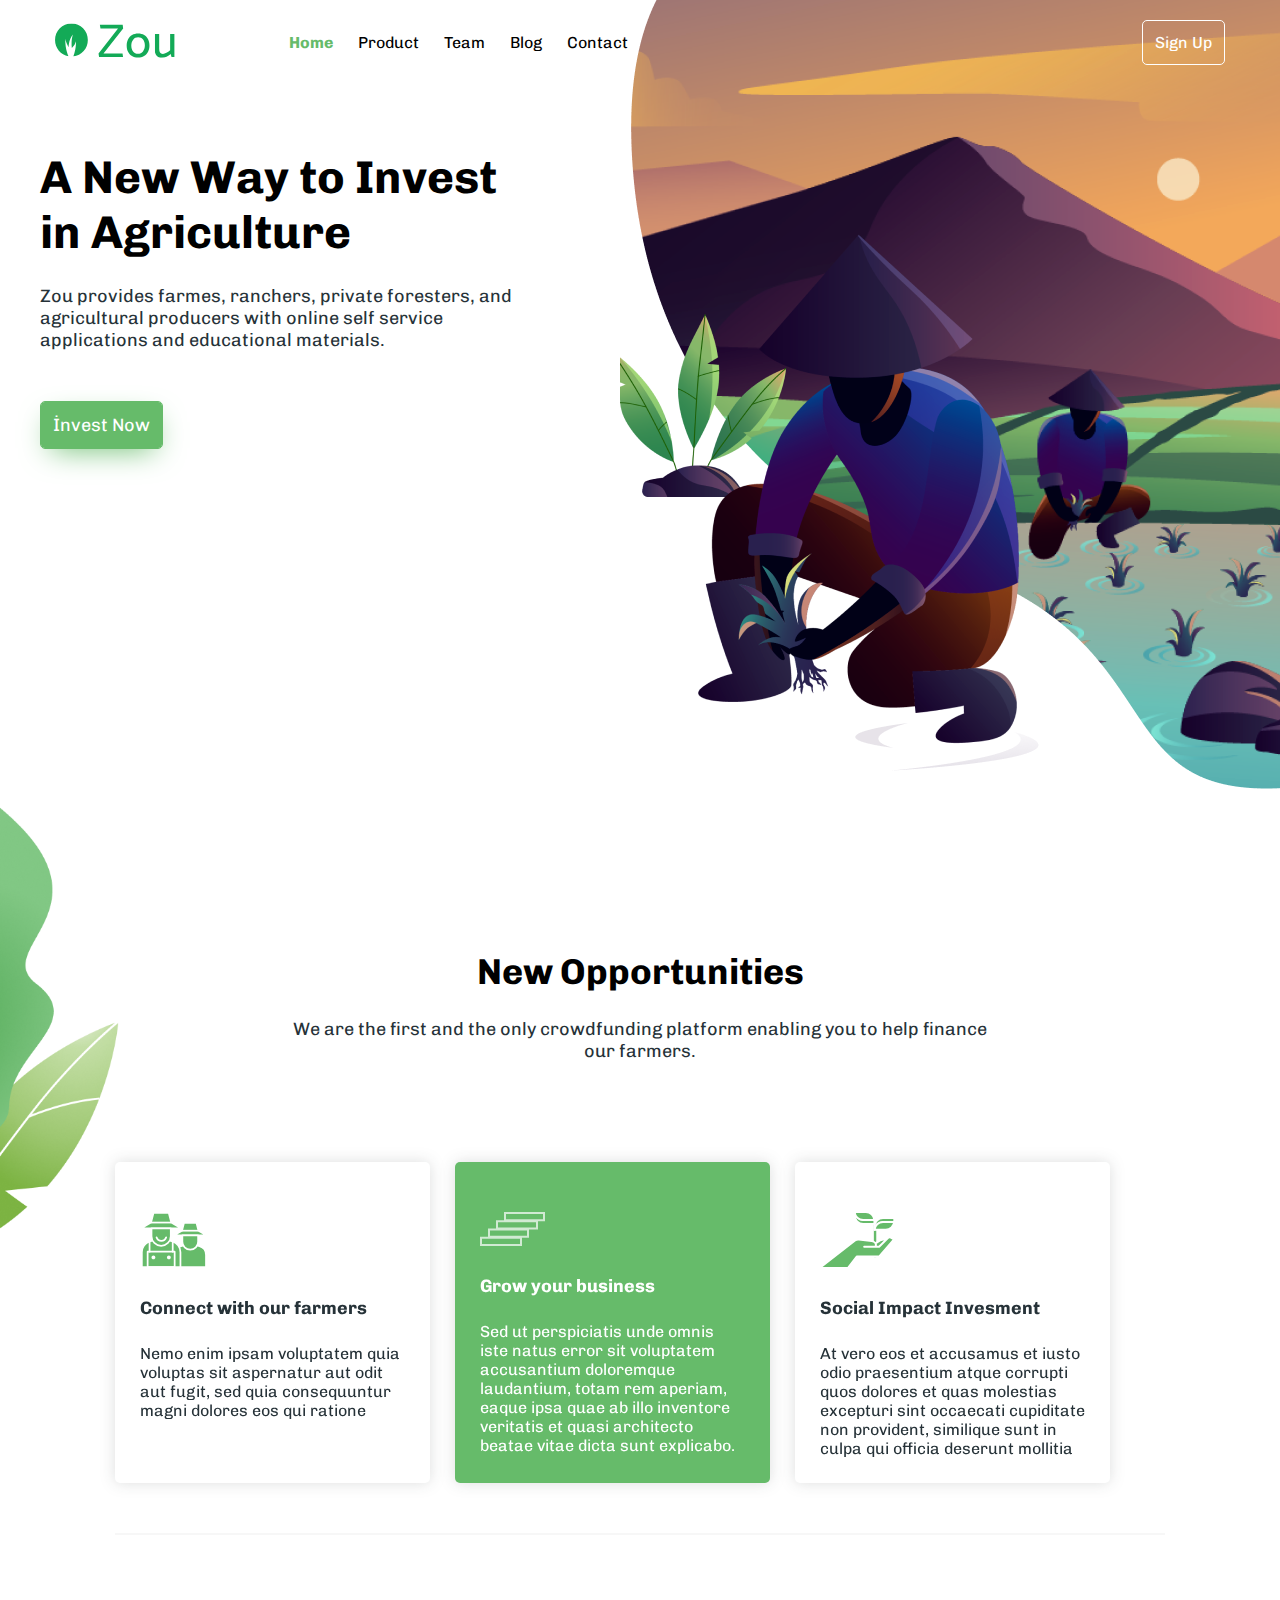
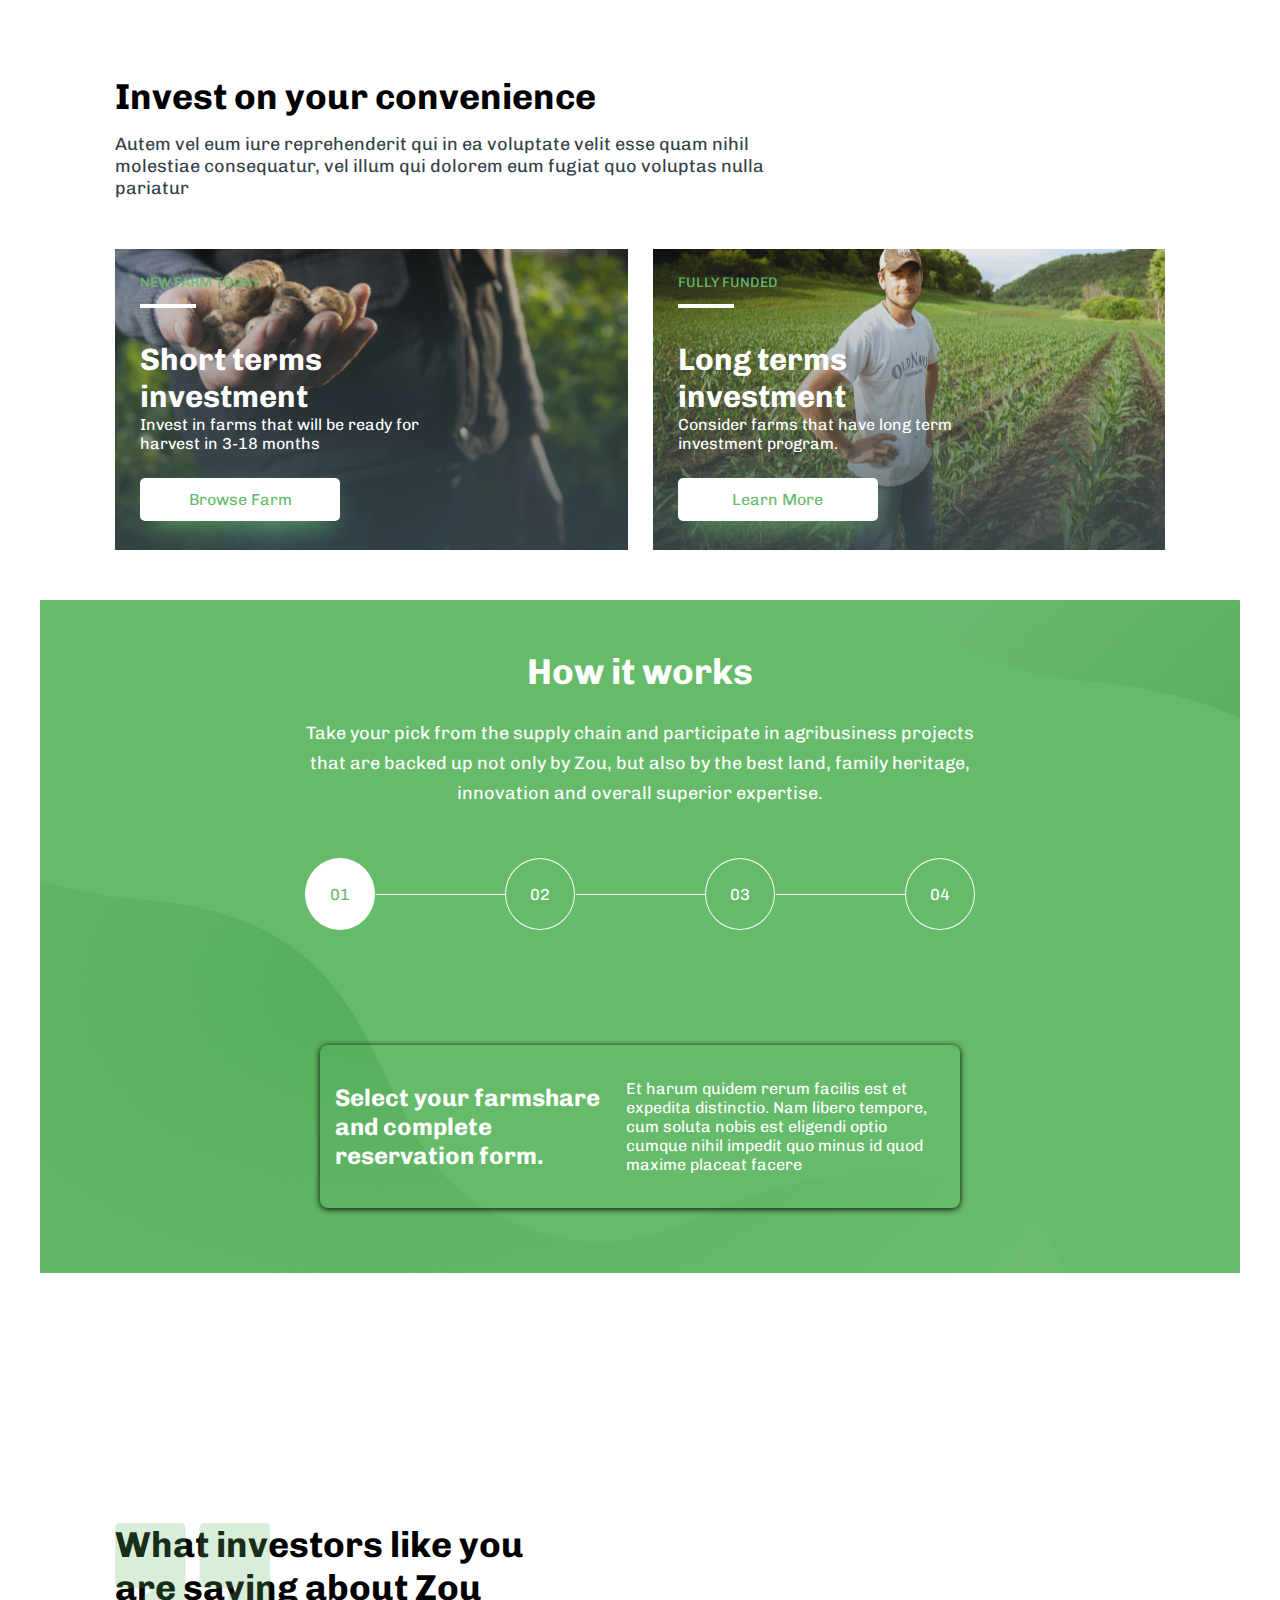
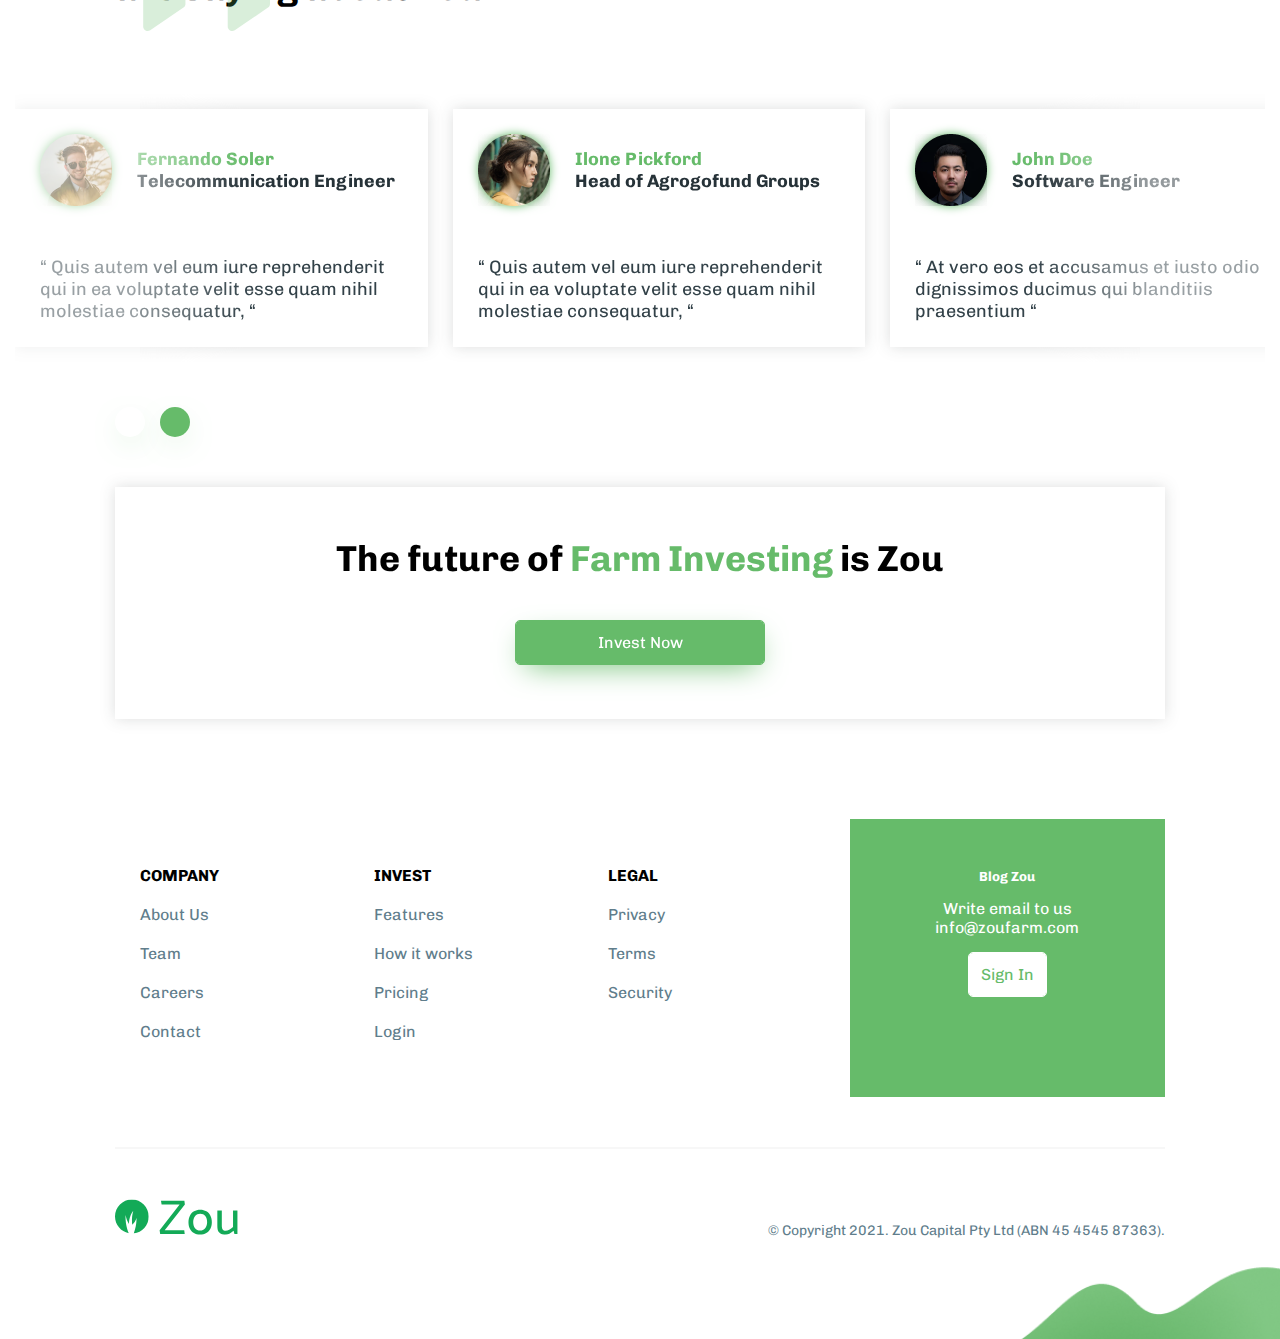
==== commit 281aaffb: "removed testimonials index" ====
--- a/index.html
+++ b/index.html
@@ -4,8 +4,8 @@
 <head>
     <meta charset="UTF-8">
     <meta name="viewport" content="width=device-width, user-scalable=no, initial-scale=1.0, maximum-scale=1.0, minimum-scale=1.0">
-
-    <title>Zoo Farm Landing Page</title>
+    <title>Zou Farm</title>
+    <link rel="icon" type="image/png" href="assets/img/logo.svg">
     <link rel="stylesheet" href="https://cdnjs.cloudflare.com/ajax/libs/font-awesome/5.15.2/css/all.min.css" integrity="sha512-HK5fgLBL+xu6dm/Ii3z4xhlSUyZgTT9tuc/hSrtw6uzJOvgRr2a9jyxxT1ely+B+xFAmJKVSTbpM/CuL7qxO8w==" crossorigin="anonymous" />
     <link rel="stylesheet" href="assets/css/main.css">
 </head>
@@ -205,7 +205,7 @@
                                     <img src="assets/img/testimonials/1.png" alt="Testimonial">
                                 </div>
                                 <div class="testimonial__info">
-                                    <h4 class="testimonial__name">1 Fernando Soler</h4>
+                                    <h4 class="testimonial__name"> Fernando Soler</h4>
                                     <h4 class="testimonial__title">Telecommunication Engineer</h4>
                                 </div>
                             </div>
@@ -219,7 +219,7 @@
                                     <img src="assets/img/testimonials/2.png" alt="Testimonial">
                                 </div>
                                 <div class="testimonial__info">
-                                    <h4 class="testimonial__name">2 Ilone Pickford</h4>
+                                    <h4 class="testimonial__name"> Ilone Pickford</h4>
                                     <h4 class="testimonial__title">Head of Agrogofund Groups</h4>
                                 </div>
                             </div>
@@ -233,7 +233,7 @@
                                     <img src="assets/img/testimonials/3.png" alt="Testimonial">
                                 </div>
                                 <div class="testimonial__info">
-                                    <h4 class="testimonial__name">3 John Doe</h4>
+                                    <h4 class="testimonial__name"> John Doe</h4>
                                     <h4 class="testimonial__title">Software Engineer</h4>
                                 </div>
                             </div>
@@ -247,7 +247,7 @@
                                     <img src="assets/img/testimonials/2.png" alt="Testimonial">
                                 </div>
                                 <div class="testimonial__info">
-                                    <h4 class="testimonial__name">4 Ilone Pickford</h4>
+                                    <h4 class="testimonial__name"> Ilone Pickford</h4>
                                     <h4 class="testimonial__title">Head of Agrogofund Groups</h4>
                                 </div>
                             </div>
@@ -261,7 +261,7 @@
                                     <img src="assets/img/testimonials/1.png" alt="Testimonial">
                                 </div>
                                 <div class="testimonial__info">
-                                    <h4 class="testimonial__name">5 Fernando Soler</h4>
+                                    <h4 class="testimonial__name"> Fernando Soler</h4>
                                     <h4 class="testimonial__title">Telecommunication Engineer</h4>
                                 </div>
                             </div>
@@ -275,7 +275,7 @@
                                     <img src="assets/img/testimonials/2.png" alt="Testimonial">
                                 </div>
                                 <div class="testimonial__info">
-                                    <h4 class="testimonial__name">6 Ilone Pickford</h4>
+                                    <h4 class="testimonial__name"> Ilone Pickford</h4>
                                     <h4 class="testimonial__title">Head of Agrogofund Groups</h4>
                                 </div>
                             </div>
@@ -289,7 +289,7 @@
                                     <img src="assets/img/testimonials/3.png" alt="Testimonial">
                                 </div>
                                 <div class="testimonial__info">
-                                    <h4 class="testimonial__name">7 John Doe</h4>
+                                    <h4 class="testimonial__name"> John Doe</h4>
                                     <h4 class="testimonial__title">Software Engineer</h4>
                                 </div>
                             </div>
@@ -303,7 +303,7 @@
                                     <img src="assets/img/testimonials/2.png" alt="Testimonial">
                                 </div>
                                 <div class="testimonial__info">
-                                    <h4 class="testimonial__name">8 Ilone Pickford</h4>
+                                    <h4 class="testimonial__name"> Ilone Pickford</h4>
                                     <h4 class="testimonial__title">Head of Agrogofund Groups</h4>
                                 </div>
                             </div>
@@ -317,7 +317,7 @@
                                     <img src="assets/img/testimonials/3.png" alt="Testimonial">
                                 </div>
                                 <div class="testimonial__info">
-                                    <h4 class="testimonial__name">9 John Doe</h4>
+                                    <h4 class="testimonial__name"> John Doe</h4>
                                     <h4 class="testimonial__title">Software Engineer</h4>
                                 </div>
                             </div>
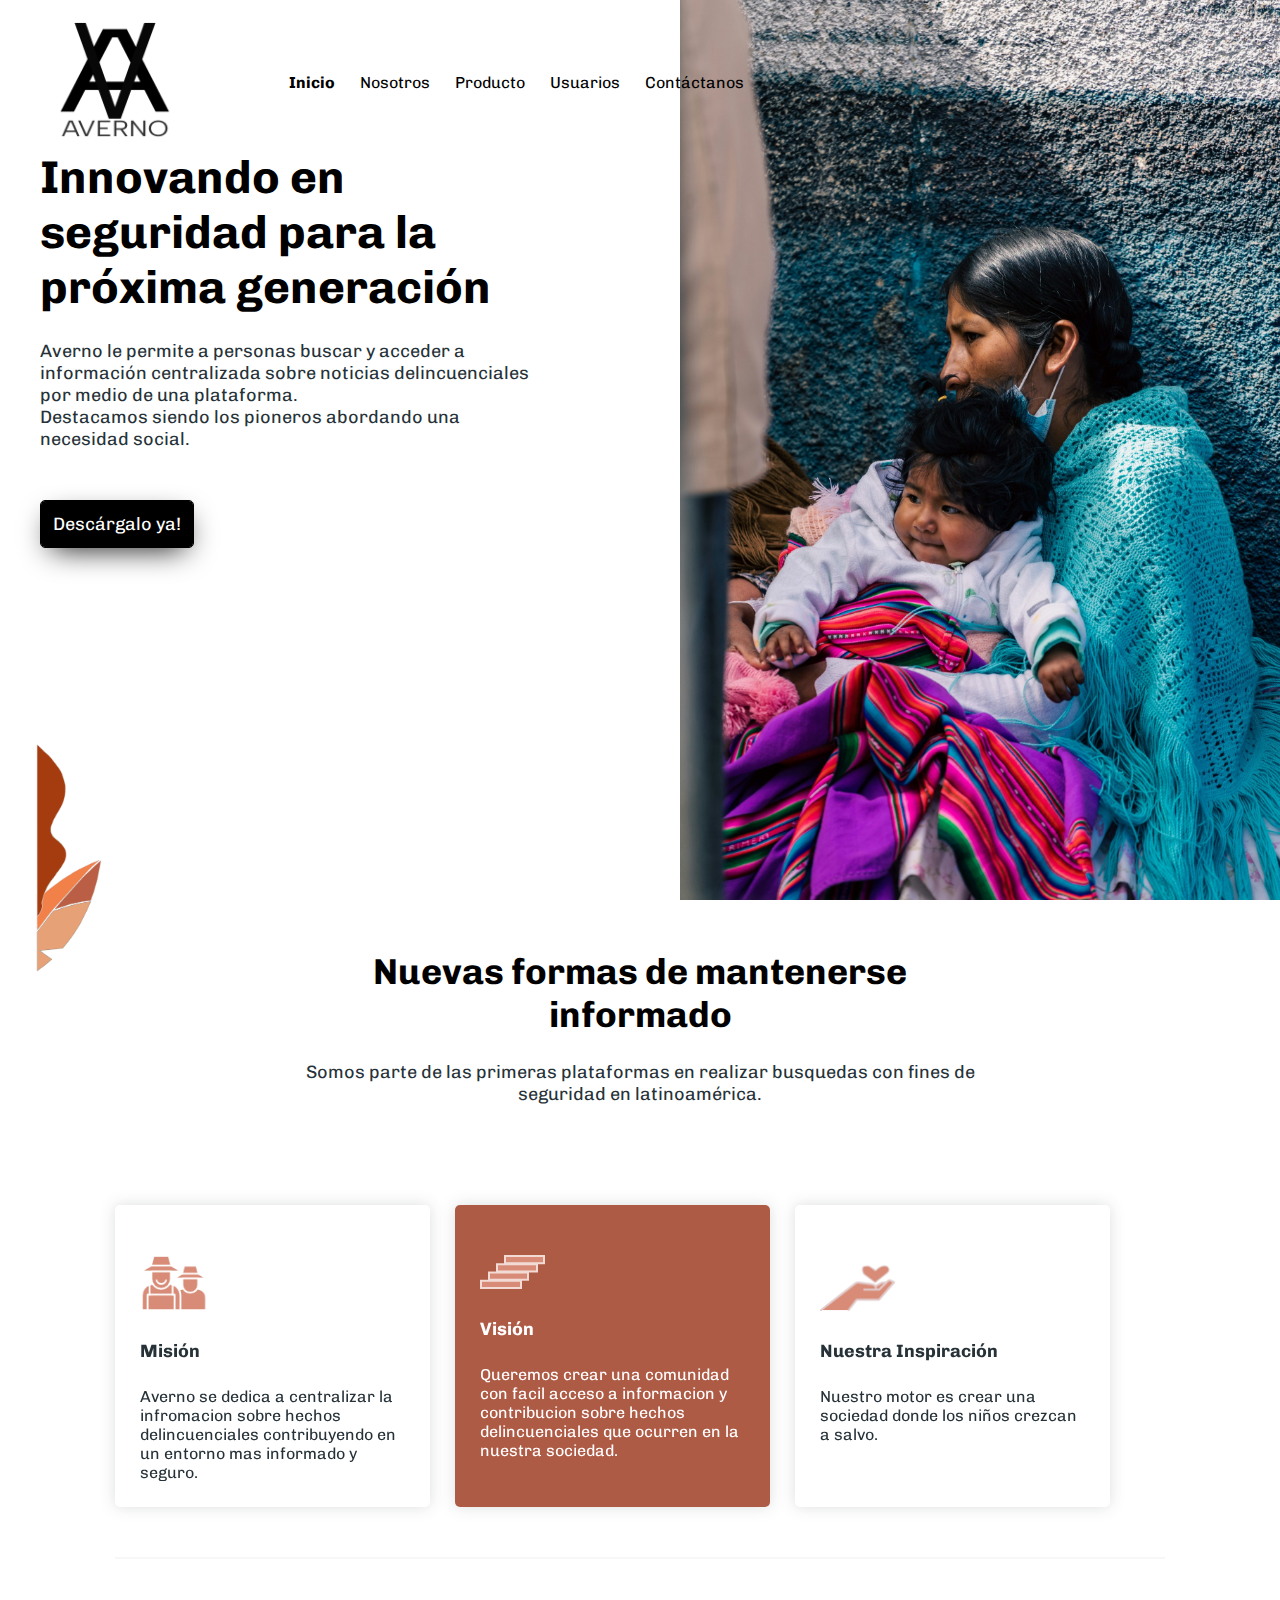
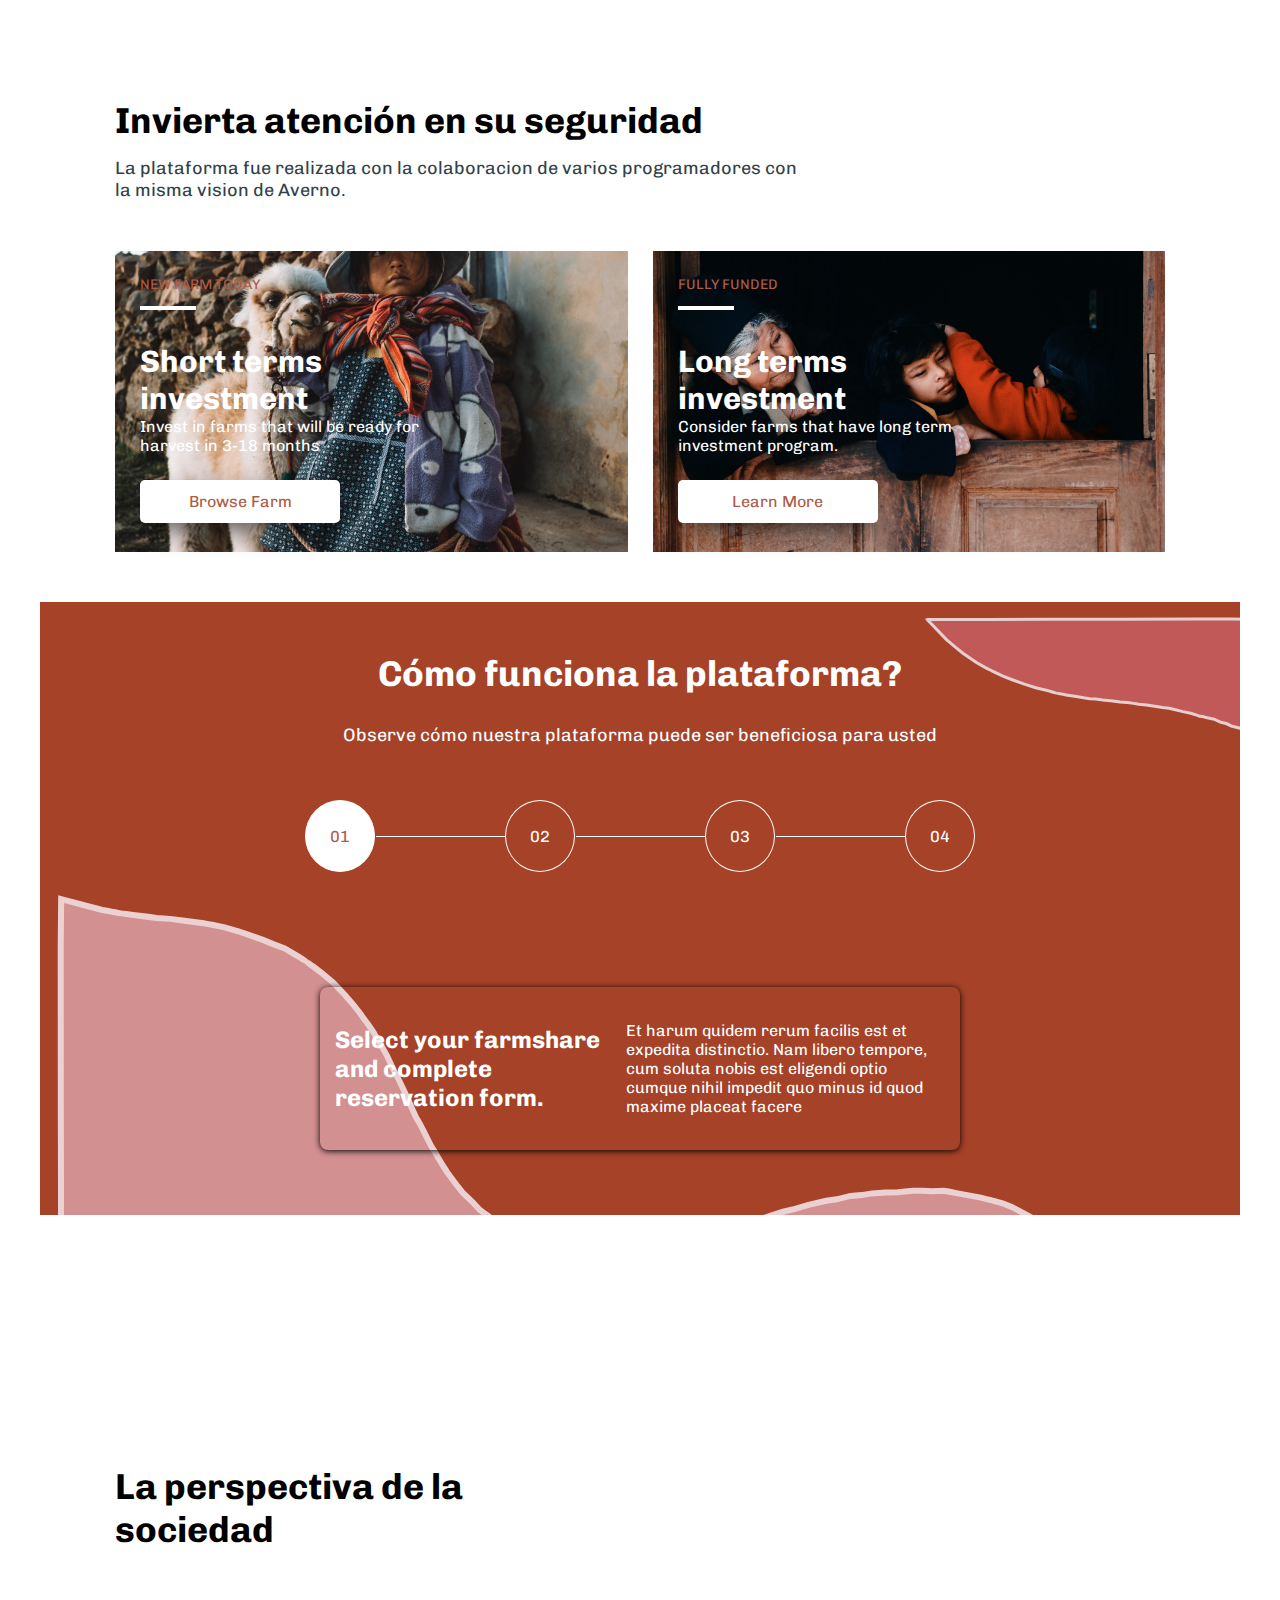
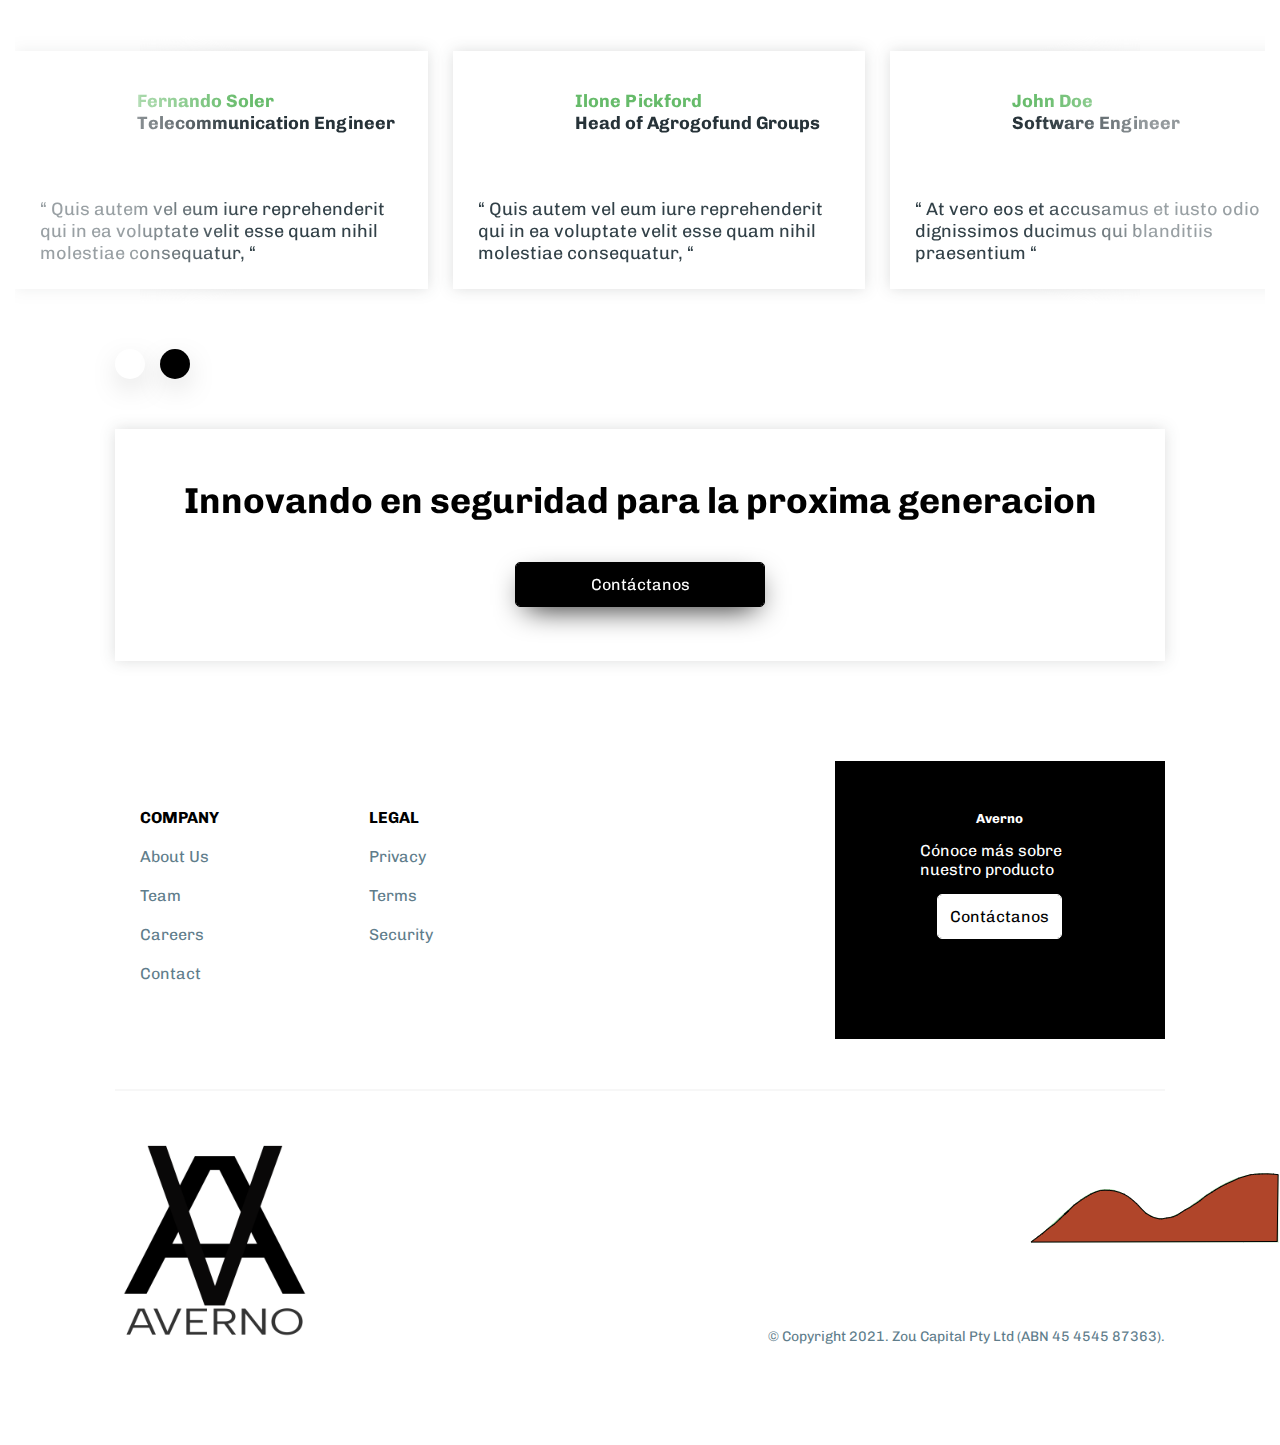
==== commit 54e2179a: "Rename index copy.html to index.html" ====
--- a/index.html
+++ b/index.html
@@ -4,43 +4,39 @@
 <head>
     <meta charset="UTF-8">
     <meta name="viewport" content="width=device-width, user-scalable=no, initial-scale=1.0, maximum-scale=1.0, minimum-scale=1.0">
-    <title>Zou Farm</title>
-    <link rel="icon" type="image/png" href="assets/img/logo.svg">
+    <title>Averno</title>
+    <link rel="icon" type="image/png" href="assets/img/untitled.png">
     <link rel="stylesheet" href="https://cdnjs.cloudflare.com/ajax/libs/font-awesome/5.15.2/css/all.min.css" integrity="sha512-HK5fgLBL+xu6dm/Ii3z4xhlSUyZgTT9tuc/hSrtw6uzJOvgRr2a9jyxxT1ely+B+xFAmJKVSTbpM/CuL7qxO8w==" crossorigin="anonymous" />
     <link rel="stylesheet" href="assets/css/main.css">
 </head>
-
+            
 <body>
     <div class="container">
         <header>
             <nav class="header__nav w-120">
                 <div class="header__logo">
-                    <img src="assets/img/logo.svg" alt="Logo">
+                    <img src="assets/img/untitled.png" alt="Logo">
                 </div>
                 <div class="header__nav__content">
                     <div class="nav-close-icon"></div>
                     <ul class="header__menu">
                         <li class="menu__item">
-                            <a href="#" class="menu__link active">Home</a>
-                        </li>
-                        <li class="menu__item">
-                            <a href="#" class="menu__link">Product</a>
-                        </li>
-                        <li class="menu__item">
-                            <a href="#" class="menu__link">Team</a>
-                        </li>
-                        <li class="menu__item">
-                            <a href="#" class="menu__link">Blog</a>
-                        </li>
-                        <li class="menu__item">
-                            <a href="#" class="menu__link">Contact</a>
+                            <a href="#" class="menu__link active">Inicio</a>
+                        </li>
+                        <li class="menu__item">
+                            <a href="#Nosotros" class="menu__link">Nosotros</a>
+                        </li>                  
+                        <li class="menu__item">
+                            <a href="#Producto" class="menu__link">Producto</a>
+                        </li>                              
+                        <li class="menu__item">
+                            <a href="#Sociedad" class="menu__link">Usuarios</a>
+                        </li>                                                
+                        <li class="menu__item">
+                            <a href="#contacto" class="menu__link">Contáctanos</a>
                         </li>
                     </ul>
-                    <div class="header__signup">
-                        <a href="#" class="btn btn__signup">
-                            <i class="fas fa-user-plus"></i> Sign Up
-                        </a>
-                    </div>
+                    
                 </div>
 
                 <div class="hamburger-menu-wrap">
@@ -53,62 +49,65 @@
             </nav>
         </header>
 
-        <section class="hero w-120">
+        <section class="hero w-120" id="">
             <div class="hero__content">
                 <div class="hero__text">
-                    <h1 class="hero__title">A New Way to Invest in Agriculture</h1>
+                    <h1 class="hero__title">Innovando en seguridad para la próxima generación</h1>
                     <p class="hero__description">
-                        Zou provides farmes, ranchers, private foresters, and agricultural producers with online self service applications and educational materials.
+                        Averno le permite a personas buscar y acceder a información centralizada sobre noticias delincuenciales por medio de una plataforma.
+                        <br> Destacamos siendo los pioneros abordando una necesidad social.
                     </p>
-                    <a href="#" class="btn btn__hero">İnvest Now</a>
+                    <a href="#" class="btn btn__hero">Descárgalo ya!</a>
                 </div>
                 <div class="hero__img">
-                    <img src="assets/img/hero.png" alt="">
-                </div>
-            </div>
-        </section>
-
-        <section class="opportunities">
+                    <img src="assets/img/img-1-cover.jpg" alt="">
+                </div>
+            </div>
+        </section>
+
+        <section class="opportunities" id="Nosotros">
             <div class="opportunities__img">
-                <img src="assets/img/leaf.png" alt="">
+                <img src="assets/img/leaf-estesi.png" alt="">
             </div>
             <div class="opportunities__content w-105">
                 <div class="opportunities__head">
-                    <h2 class="opportunities__title">New Opportunities</h2>
-                    <p class="opportunities__description">We are the first and the only crowdfunding platform enabling you to help finance our farmers.</p>
+                    <h2 class="opportunities__title">Nuevas formas de mantenerse informado</h2>
+                    <p class="opportunities__description">Somos parte de las primeras plataformas en realizar busquedas con fines de seguridad en latinoamérica.</p>
                 </div>
                 <div class="opportunities__body">
                     <div class="opportunity">
-                        <img src="assets/img/opportunites/opportunity-1.svg" alt="Icon" class="opportunity__icon">
-                        <h4 class="opportunity__title">Connect with our farmers</h4>
-                        <p class="opportunity__description">Nemo enim ipsam voluptatem quia voluptas sit aspernatur aut odit aut fugit, sed quia consequuntur magni dolores eos qui ratione
+                        <img src="assets/img/opportunites/opportunity-1-lulu.png" alt="Icon" class="opportunity__icon">
+                        <h4 class="opportunity__title">Misión</h4>
+                        <p class="opportunity__description">Averno se dedica a centralizar la infromacion sobre hechos delincuenciales contribuyendo en un entorno mas informado y seguro.
                         </p>
                     </div>
 
                     <div class="opportunity active">
-                        <img src="assets/img/opportunites/opportunity-2.svg" alt="Icon" class="opportunity__icon">
-                        <h4 class="opportunity__title">Grow your business</h4>
+                        <img src="assets/img/opportunites/opportunity-2-lulu.png" alt="Icon" class="opportunity__icon">
+                        <h4 class="opportunity__title">Visión</h4>
                         <p class="opportunity__description">
-                            Sed ut perspiciatis unde omnis iste natus error sit voluptatem accusantium doloremque laudantium, totam rem aperiam, eaque ipsa quae ab illo inventore veritatis et quasi architecto beatae vitae dicta sunt explicabo.
+                            Queremos crear una comunidad con facil acceso a informacion y contribucion sobre hechos delincuenciales que ocurren en la nuestra sociedad.
                         </p>
                     </div>
                     <div class="opportunity">
-                        <img src="assets/img/opportunites/opportunity-3.svg" alt="Icon" class="opportunity__icon">
-                        <h4 class="opportunity__title">Social Impact Invesment
+                        <img src="assets/img/opportunites/opportunity-3-lulu.png" alt="Icon" class="opportunity__icon">
+                        <h4 class="opportunity__title">Nuestra Inspiración
                         </h4>
                         <p class="opportunity__description">
-                            At vero eos et accusamus et iusto odio praesentium atque corrupti quos dolores et quas molestias excepturi sint occaecati cupiditate non provident, similique sunt in culpa qui officia deserunt mollitia
-                        </p>
-                    </div>
-                </div>
-            </div>
-        </section>
-
-        <section class="invest  w-105">
+                            Nuestro motor es crear una sociedad donde los niños crezcan a salvo.                             
+                        </p>
+                    </div>
+                </div>
+            </div>
+        </section>
+
+        <section class="invest  w-105" id="Producto">
             <div class="invest__content">
                 <div class="invest__head">
-                    <h2 class="invest__title">Invest on your convenience</h2>
-                    <p class="invest__description">Autem vel eum iure reprehenderit qui in ea voluptate velit esse quam nihil molestiae consequatur, vel illum qui dolorem eum fugiat quo voluptas nulla pariatur</p>
+                    <h2 class="invest__title">Invierta atención en su seguridad</h2>
+                    <p class="invest__description">
+                        La plataforma fue realizada con la colaboracion de varios programadores con la misma vision de Averno.
+                    </p>
                 </div>
                 <div class="invest__body">
                     <div class="invest__item">
@@ -147,9 +146,9 @@
         <section class="how-is-works w-120">
             <div class="works__content">
                 <div class="works__head">
-                    <h2 class="works__title">How it works</h2>
+                    <h2 class="works__title">Cómo funciona la plataforma?</h2>
                     <p class="works__description">
-                        Take your pick from the supply chain and participate in agribusiness projects that are backed up not only by Zou, but also by the best land, family heritage, innovation and overall superior expertise.
+                        Observe cómo nuestra plataforma puede ser beneficiosa para usted
                     </p>
                 </div>
                 <div class="works__body">
@@ -191,18 +190,18 @@
 
         </section>
 
-        <section class="testimonials">
+        <section class="testimonials" id="Sociedad">
             <div class="testimonials__content">
                 <div class="testimonials__head w-105">
-                    <img src="assets/img/quote.svg" alt="Quote" class="testimonials__quote">
-                    <h2 class="testimonials__title">What investors like you are saying about Zou</h2>
+                    <!img src="assets/img/quote.svg" alt="Quote" class="testimonials__quote">
+                    <h2 class="testimonials__title">La perspectiva de la sociedad</h2>
                 </div>
                 <div class="testimonials__body">
                     <div class="testimonials__list">
                         <div class="testimonial">
                             <div class="testimonial__profile">
                                 <div class="testimonial__img">
-                                    <img src="assets/img/testimonials/1.png" alt="Testimonial">
+                                    <!img src="assets/img/testimonials/1.png" alt="Testimonial">
                                 </div>
                                 <div class="testimonial__info">
                                     <h4 class="testimonial__name"> Fernando Soler</h4>
@@ -216,7 +215,7 @@
                         <div class="testimonial">
                             <div class="testimonial__profile">
                                 <div class="testimonial__img">
-                                    <img src="assets/img/testimonials/2.png" alt="Testimonial">
+                                    <!img src="assets/img/testimonials/2.png" alt="Testimonial">
                                 </div>
                                 <div class="testimonial__info">
                                     <h4 class="testimonial__name"> Ilone Pickford</h4>
@@ -230,7 +229,7 @@
                         <div class="testimonial">
                             <div class="testimonial__profile">
                                 <div class="testimonial__img">
-                                    <img src="assets/img/testimonials/3.png" alt="Testimonial">
+                                    <!img src="assets/img/testimonials/3.png" alt="Testimonial">
                                 </div>
                                 <div class="testimonial__info">
                                     <h4 class="testimonial__name"> John Doe</h4>
@@ -258,7 +257,7 @@
                         <div class="testimonial">
                             <div class="testimonial__profile">
                                 <div class="testimonial__img">
-                                    <img src="assets/img/testimonials/1.png" alt="Testimonial">
+                                    <!img src="assets/img/testimonials/1.png" alt="Testimonial">
                                 </div>
                                 <div class="testimonial__info">
                                     <h4 class="testimonial__name"> Fernando Soler</h4>
@@ -272,7 +271,7 @@
                         <div class="testimonial">
                             <div class="testimonial__profile">
                                 <div class="testimonial__img">
-                                    <img src="assets/img/testimonials/2.png" alt="Testimonial">
+                                    <!img src="assets/img/testimonials/2.png" alt="Testimonial">
                                 </div>
                                 <div class="testimonial__info">
                                     <h4 class="testimonial__name"> Ilone Pickford</h4>
@@ -286,7 +285,7 @@
                         <div class="testimonial">
                             <div class="testimonial__profile">
                                 <div class="testimonial__img">
-                                    <img src="assets/img/testimonials/3.png" alt="Testimonial">
+                                    <!img src="assets/img/testimonials/3.png" alt="Testimonial">
                                 </div>
                                 <div class="testimonial__info">
                                     <h4 class="testimonial__name"> John Doe</h4>
@@ -297,34 +296,7 @@
                                 “ At vero eos et accusamus et iusto odio dignissimos ducimus qui blanditiis praesentium “
                             </p>
                         </div>
-                        <div class="testimonial">
-                            <div class="testimonial__profile">
-                                <div class="testimonial__img">
-                                    <img src="assets/img/testimonials/2.png" alt="Testimonial">
-                                </div>
-                                <div class="testimonial__info">
-                                    <h4 class="testimonial__name"> Ilone Pickford</h4>
-                                    <h4 class="testimonial__title">Head of Agrogofund Groups</h4>
-                                </div>
-                            </div>
-                            <p class="testimonial__description">
-                                “ Quis autem vel eum iure reprehenderit qui in ea voluptate velit esse quam nihil molestiae consequatur, “
-                            </p>
-                        </div>
-                        <div class="testimonial">
-                            <div class="testimonial__profile">
-                                <div class="testimonial__img">
-                                    <img src="assets/img/testimonials/3.png" alt="Testimonial">
-                                </div>
-                                <div class="testimonial__info">
-                                    <h4 class="testimonial__name"> John Doe</h4>
-                                    <h4 class="testimonial__title">Software Engineer</h4>
-                                </div>
-                            </div>
-                            <p class="testimonial__description">
-                                “ At vero eos et accusamus et iusto odio dignissimos ducimus qui blanditiis praesentium “
-                            </p>
-                        </div>
+                        
                     </div>
                 </div>
                 <div class="testimonials__footer  w-105">
@@ -340,12 +312,12 @@
             </div>
         </section>
 
-        <section class="farm-invest w-105">
-            <h2 class="farm-invest__title">The future of <span>Farm Investing</span> is Zou</h2>
-            <a href="#" class="btn btn__farm--invest">Invest Now</a>
-
-        </section>
-
+        <section class="farm-invest w-105" id="contacto">
+            <h2 class="farm-invest__title">Innovando en seguridad para 
+                la proxima generacion</h2>
+            <a href="mailto:lulu.contactonline@gmail.com" class="btn btn__farm--invest">Contáctanos</a>
+
+        </section>
         <footer class="footer">
             <div class="footer__body w-105">
                 <nav class="footer__nav">
@@ -366,23 +338,7 @@
                             <a href="#" class="footer_nav__link">Contact</a>
                         </li>
                     </ul>
-                    <ul class="footer_nav__menu">
-                        <li class="footer_nav__item">
-                            <h4 class="footer_nav__menu__title">INVEST</h4>
-                        </li>
-                        <li class="footer_nav__item">
-                            <a href="#" class="footer_nav__link">Features</a>
-                        </li>
-                        <li class="footer_nav__item">
-                            <a href="#" class="footer_nav__link">How it works</a>
-                        </li>
-                        <li class="footer_nav__item">
-                            <a href="#" class="footer_nav__link">Pricing</a>
-                        </li>
-                        <li class="footer_nav__item">
-                            <a href="#" class="footer_nav__link">Login</a>
-                        </li>
-                    </ul>
+                    
                     <ul class="footer_nav__menu">
                         <li class="footer_nav__item">
                             <h4 class="footer_nav__menu__title">LEGAL</h4>
@@ -399,24 +355,31 @@
                     </ul>
                 </nav>
                 <div class="footer__contact">
-                    <h5 class="footer__contact__title">Blog Zou</h5>
-                    <span>Write email to us</span>
-                    <a href="mailto:info@zoufarm.com" class="email">info@zoufarm.com</a>
-                    <a href="#" class="btn btn__signin">
-                        <i class="far fa-user"></i> Sign In
+                    <h5 class="footer__contact__title">Averno</h5>
+                    <span>Cónoce más sobre nuestro producto</span>
+                    
+                    
+                    <a href="mailto:lulu.contactonline@gmail.com" class="btn btn__signin">
+                        <i class="far fa-user"></i> Contáctanos                        
                     </a>
+
+                    
                 </div>
             </div>
             <div class="footer__bottom">
                 <div class="footer__bottom__content w-105">
                     <div class="footer__logo">
-                        <img src="assets/img/logo.svg" alt="Logo">
+                       <p>
+                        <div>
+                            <img src="assets/img/untitled.png" style="width: 200px;" alt="Logo">
+                        </div>
+                       </p>
                     </div>
                     <p class="footer_copyright">
                         © Copyright 2021. Zou Capital Pty Ltd (ABN 45 4545 87363).
                     </p>
                 </div>
-                <img src="assets/img/mountain.png" alt="Mountain" class="footer_img">
+                <img src="assets/img/mountain_brown.png" alt="Mountain" class="footer_img" >
             </div>
         </footer>
     </div>
@@ -424,4 +387,4 @@
 
 </body>
 
-</html>+</html>
--- a/assets/css/main.css
+++ b/assets/css/main.css
@@ -27,6 +27,14 @@
   color: #000000;
 }
 
+input,
+textarea,
+button,
+select,
+a {
+  -webkit-tap-highlight-color: rgba(0, 0, 0, 0);
+}
+
 img {
   width: 100%;
   max-width: 100%;
@@ -102,11 +110,11 @@
 }
 
 .menu__link:hover {
-  color: #66BB6A;
+  color: #000000;
 }
 
 .menu__link.active {
-  color: #66BB6A;
+  color: #000000;
   font-weight: bold;
 }
 
@@ -149,7 +157,7 @@
   left: 0;
   width: 0%;
   height: 100%;
-  background-color: #66BB6A;
+  background-color: #000000;
   transition: all .3s;
   z-index: -1;
 }
@@ -182,7 +190,7 @@
 }
 
 .hamburger-menu .line {
-  background-color: #66BB6A;
+  background-color: #000000;
   height: .3rem;
   width: 100%;
   transition: all 0.3s;
@@ -240,10 +248,10 @@
 }
 
 .btn__hero {
-  border: 1px solid #66BB6A;
+  border: 1px solid #000000;
   color: #ffffff;
   font-size: 1.8rem;
-  box-shadow: 1px 10px 30px -10px #66bb6a;
+  box-shadow: 1px 10px 30px -10px #000000;
   /*
     Button hover effect resource
     https://codepen.io/alticreation/pen/zBZwOP
@@ -262,7 +270,7 @@
   left: 0;
   width: 100%;
   height: 100%;
-  background-color: #66BB6A;
+  background-color: #000000;
   z-index: -2;
 }
 
@@ -279,7 +287,7 @@
 }
 
 .btn__hero:hover {
-  color: #66BB6A;
+  color: #ae5b46;
 }
 
 .btn__hero:hover:before {
@@ -360,7 +368,7 @@
 }
 
 .opportunity.active {
-  background-color: #66BB6A;
+  background-color: #ae5b46;
 }
 
 .opportunity.active .opportunity__title,
@@ -421,15 +429,15 @@
 }
 
 .invest__item:nth-child(1) {
-  background: url("../img/investments/invest-1.png") no-repeat center/cover;
+  background: url("../img/investments/invest-1.jpg") no-repeat center/cover;
 }
 
 .invest__item:nth-child(2) {
-  background: url("../img/investments/invest-2.png") no-repeat center/cover;
+  background: url("../img/investments/invest-2.jpg") no-repeat center/cover;
 }
 
 .invest__item__subtitle {
-  color: #66BB6A;
+  color: #ae5b46;
   font-size: 1.4rem;
   font-weight: 400;
   position: relative;
@@ -462,11 +470,11 @@
 }
 
 .btn__invest {
-  color: #66BB6A;
+  color: #ae5b46;
   display: inline-block;
   width: 20rem;
   text-align: center;
-  box-shadow: 1px 10px 30px -10px #66bb6a;
+  box-shadow: 1px 10px 30px -10px #000000;
   /*
     Button hover effect resource
     https://codepen.io/alticreation/pen/zBZwOP
@@ -496,7 +504,7 @@
   left: 0;
   width: 0%;
   height: 100%;
-  background-color: #66BB6A;
+  background-color: #000000;
   transition: all .3s;
   z-index: -1;
 }
@@ -512,8 +520,8 @@
 /*End Invest*/
 /*End How Is Works*/
 .how-is-works {
-  background: url("../img/how-is-works-bg.png") no-repeat;
-  background-color: #66BB6A;
+  background: url("../img/howorks.png") no-repeat;
+  background-color: #a03419ee;
   margin: auto;
 }
 
@@ -562,7 +570,7 @@
 
 .progressbar__step.active {
   background-color: #ffffff;
-  color: #66BB6A;
+  color: #ae5b46;
 }
 
 .progressbar__step.active:not(:first-child)::after {
@@ -707,7 +715,7 @@
 }
 
 .testimonial__img {
-  filter: drop-shadow(0 0 0.5rem #66BB6A);
+  filter: drop-shadow(0 0 0.5rem #000000);
   width: 7.2rem;
   height: 7.2rem;
 }
@@ -746,9 +754,9 @@
   padding: 1.5rem;
   outline: none;
   border: none;
-  background-color: #66BB6A;
-  color: #ffffff;
-  box-shadow: 1px 10px 30px -10px #66bb6a;
+  background-color: #000000;
+  color: #ffffff;
+  box-shadow: 1px 10px 30px -10px #000000;
 }
 
 .btn__testimonials.disable {
@@ -776,12 +784,12 @@
 }
 
 .btn__farm--invest {
-  border: 1px solid #66BB6A;
+  border: 1px solid #000000;
   color: #ffffff;
   display: inline-block;
   min-width: 25rem;
   margin-top: 4rem;
-  box-shadow: 1px 10px 30px -10px #66bb6a;
+  box-shadow: 1px 10px 30px -10px #000000;
   /*
     Button hover effect resource
     https://codepen.io/alticreation/pen/zBZwOP
@@ -800,7 +808,7 @@
   left: 0;
   width: 100%;
   height: 100%;
-  background-color: #66BB6A;
+  background-color: #000000;
   z-index: -2;
 }
 
@@ -817,7 +825,7 @@
 }
 
 .btn__farm--invest:hover {
-  color: #66BB6A;
+  color: #000000;
 }
 
 .btn__farm--invest:hover:before {
@@ -872,7 +880,7 @@
 
 .footer__contact {
   flex: 1 0 28rem;
-  background-color: #66BB6A;
+  background-color: #000000;
   padding: 5rem 5rem 10rem;
   color: #ffffff;
   display: flex;
@@ -895,7 +903,7 @@
 .btn__signin {
   margin-top: 1.5rem;
   border: 1px solid #ffffff;
-  color: #66BB6A;
+  color: #000000;
   /*
     Button hover effect resource
     https://codepen.io/alticreation/pen/zBZwOP
@@ -925,7 +933,7 @@
   left: 0;
   width: 0%;
   height: 100%;
-  background-color: #66BB6A;
+  background-color: #000000;
   transition: all .3s;
   z-index: -1;
 }
@@ -975,7 +983,7 @@
     right: 0;
     width: 30rem;
     height: 100vh;
-    background-color: #66BB6A;
+    background-color: #000000;
     z-index: 2;
     flex-direction: column;
     transform: translateX(40rem);
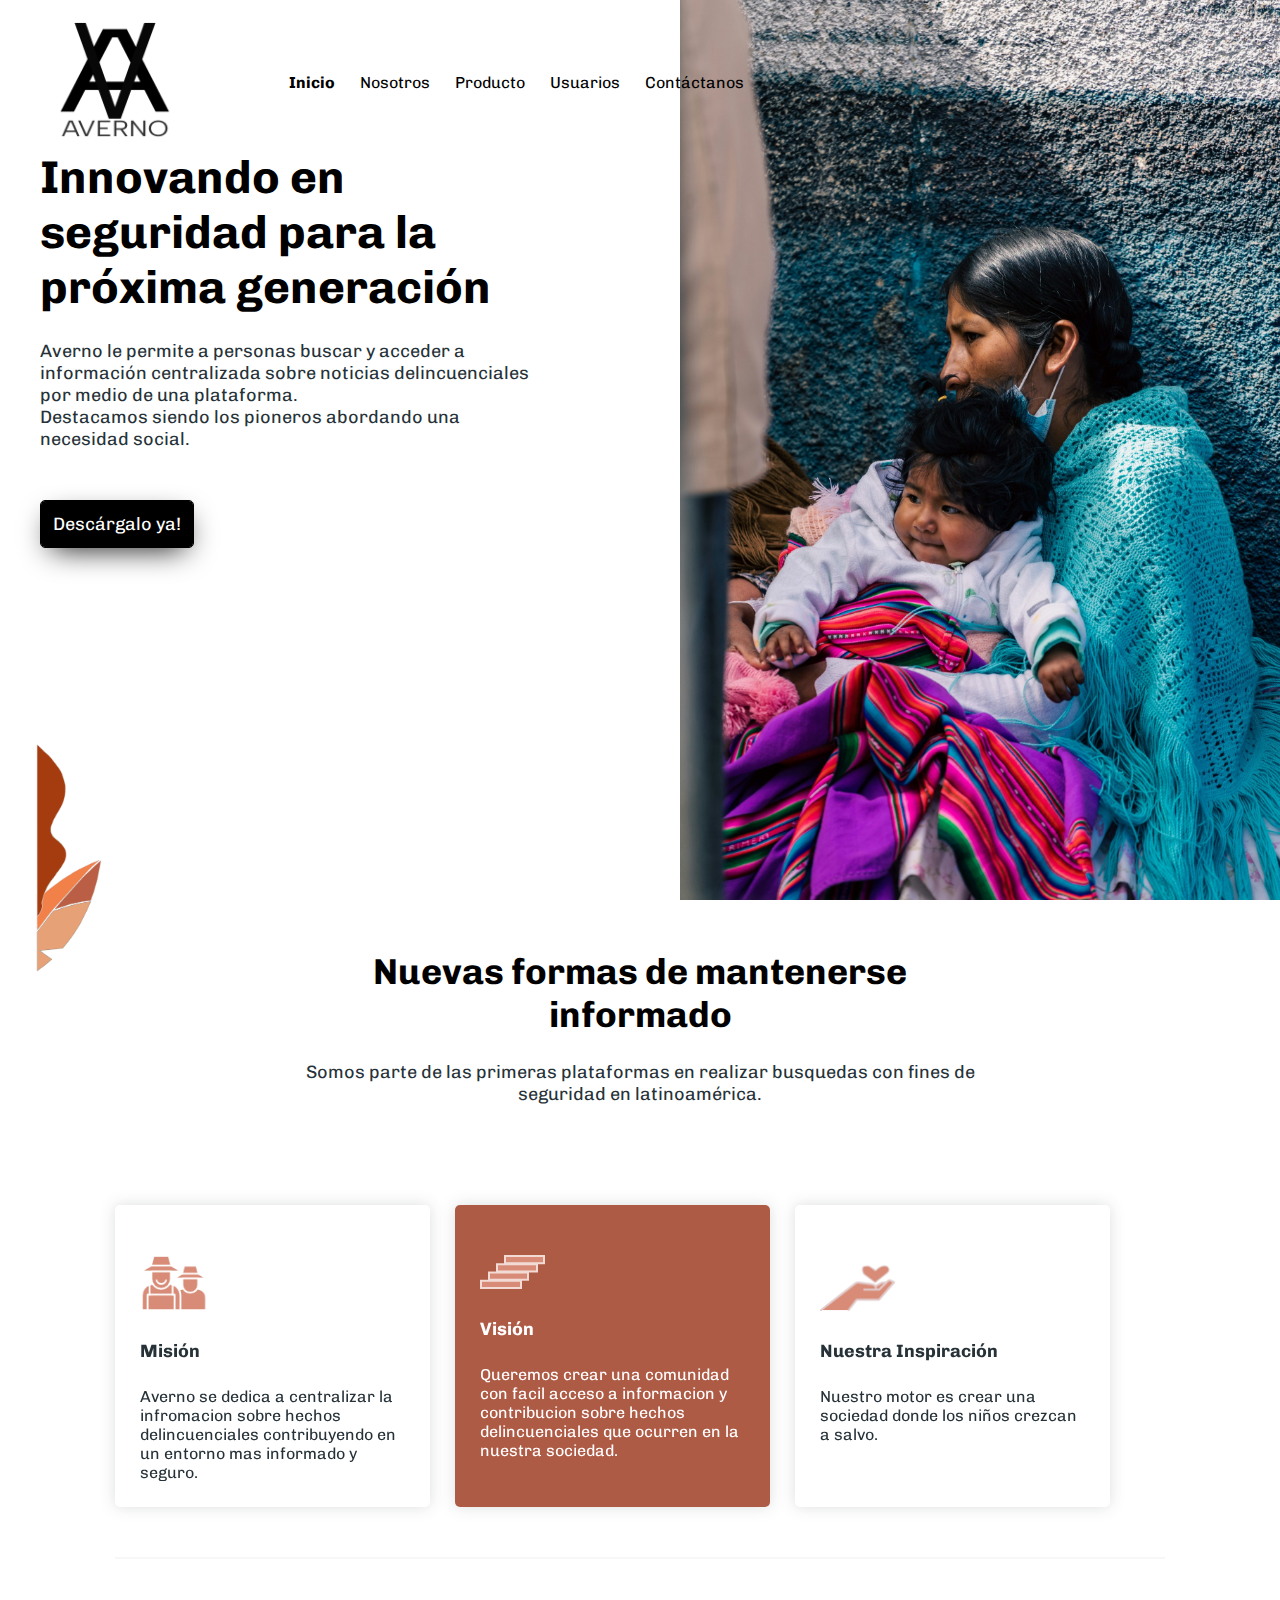
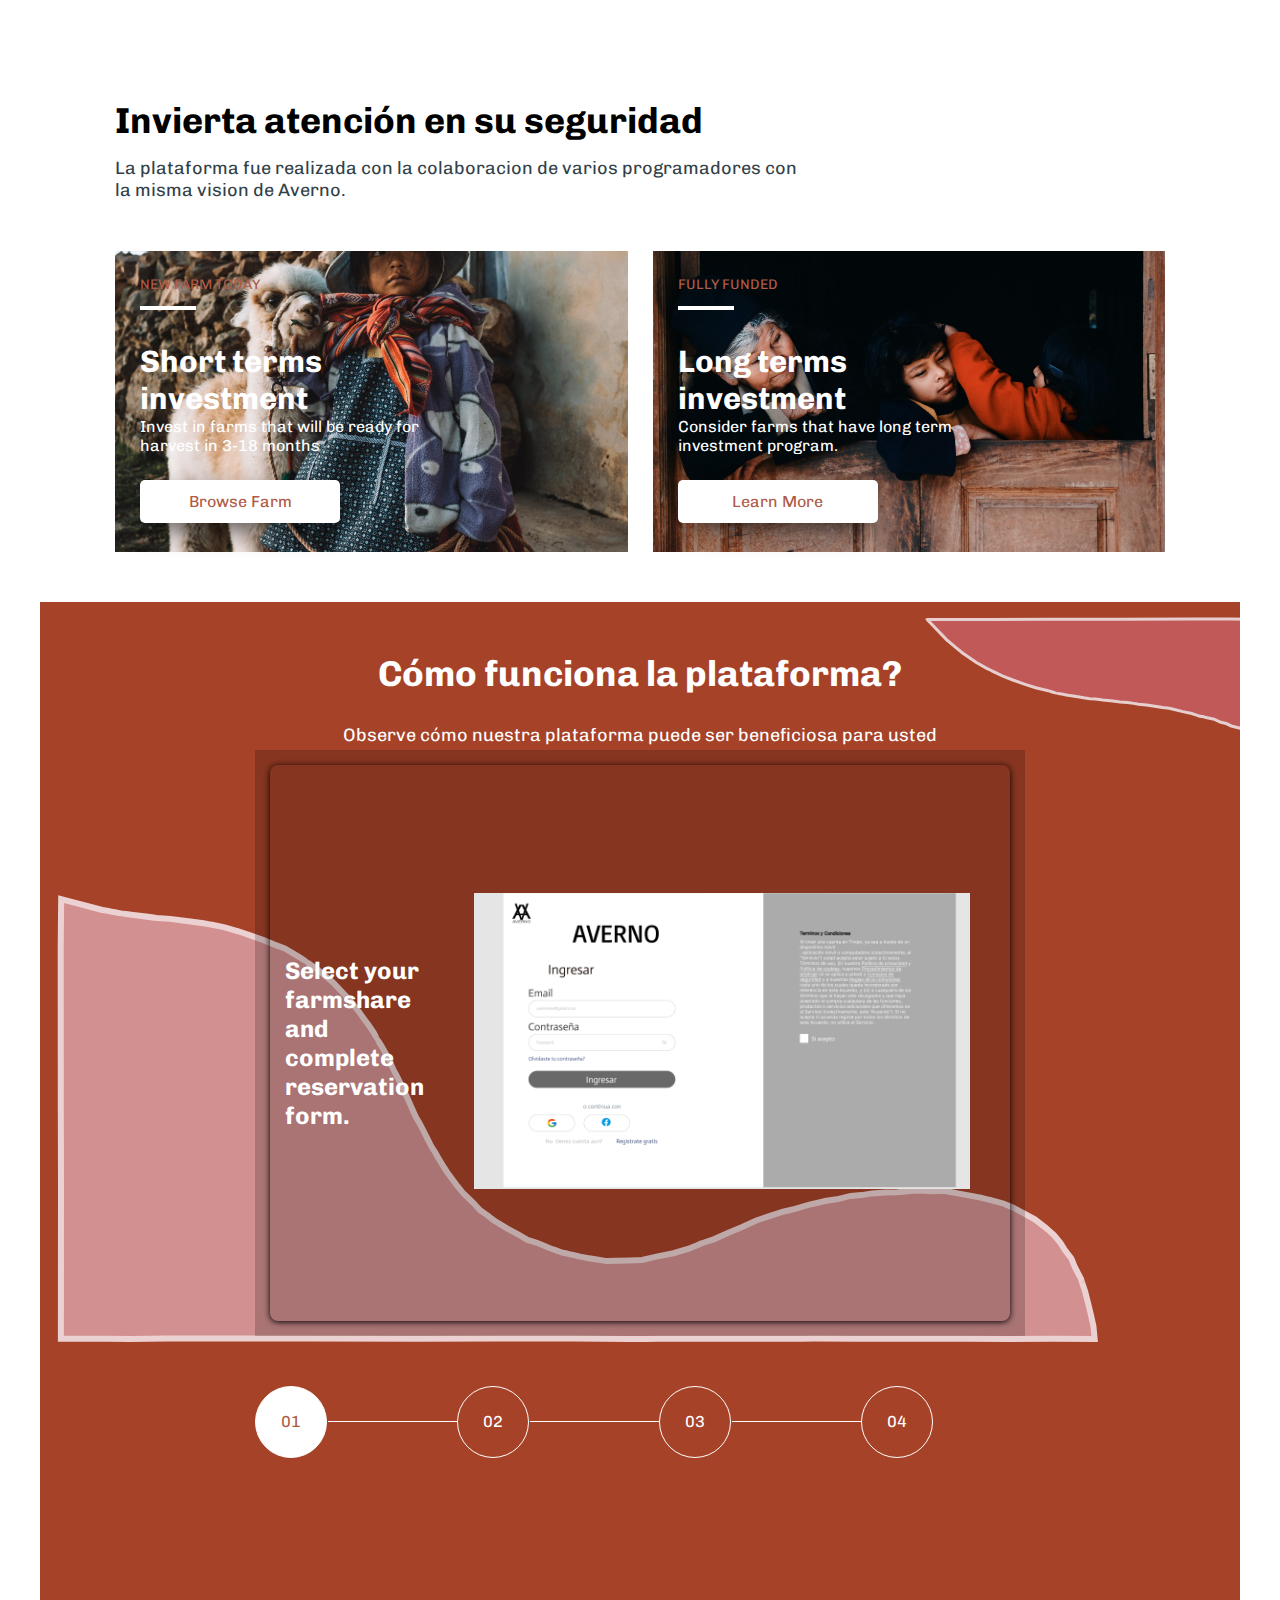
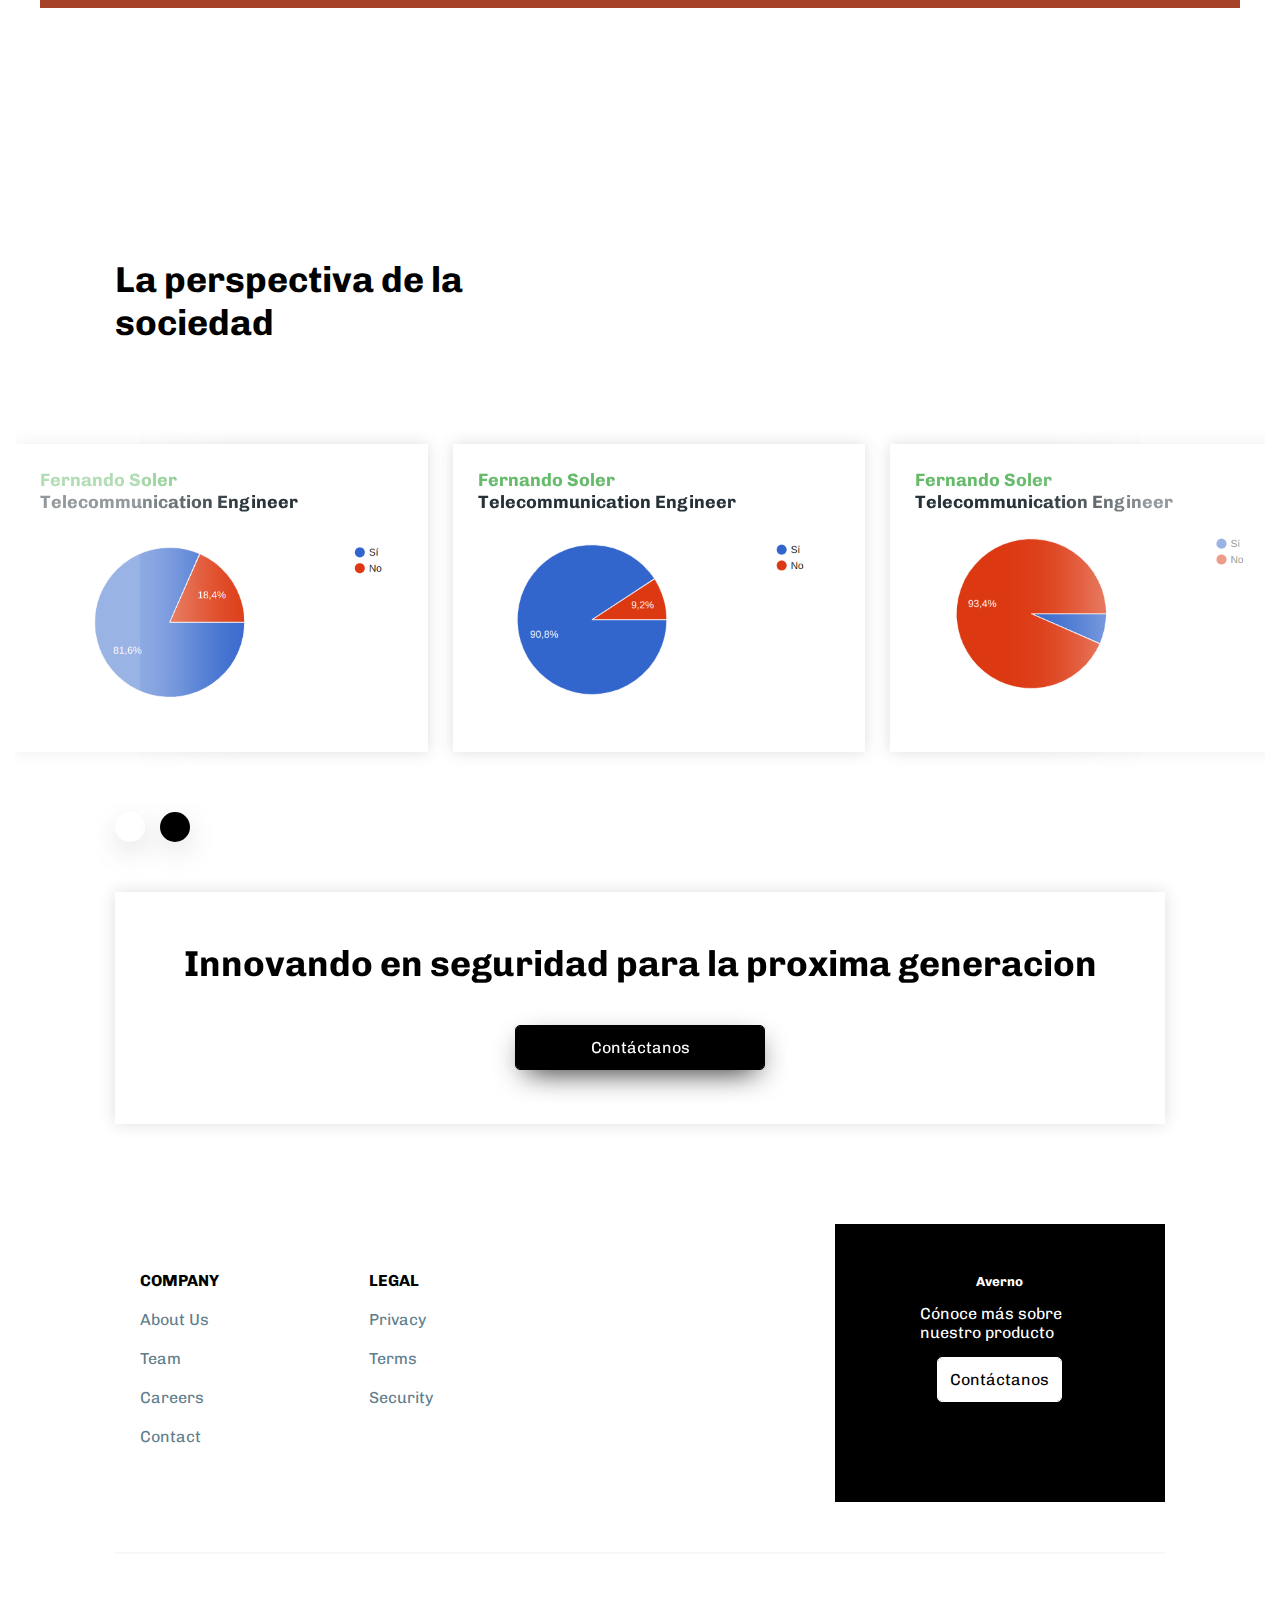
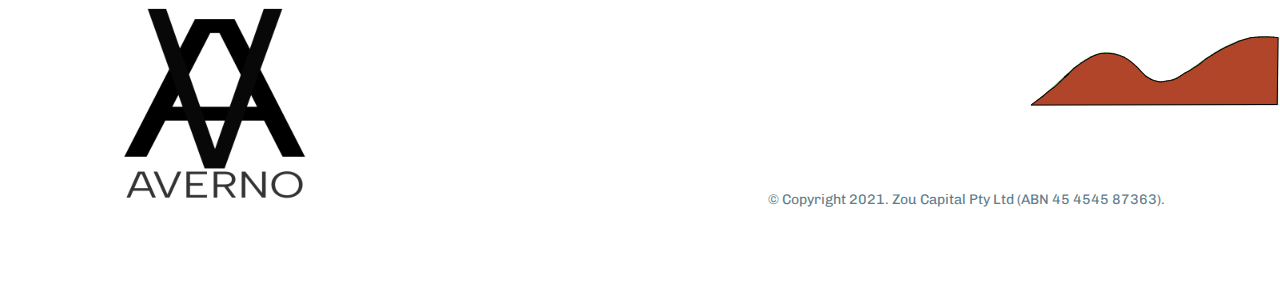
==== commit ba02aace: "adding pic of form resume" ====
--- a/index.html
+++ b/index.html
@@ -151,6 +151,41 @@
                         Observe cómo nuestra plataforma puede ser beneficiosa para usted
                     </p>
                 </div>
+                
+                <div class="works__footer">
+                    <div class="works__step__content first_step">
+                        <h3 class="works__step_title"> Select your farmshare and complete reservation form.</h3>
+                        <p class="works__step_description">
+                            <div class="site__img">
+                                <img src="assets/img/site/login.png" alt="Testimonial">
+                            </div>                            
+                        </p>
+                    </div>
+                    <div class="works__step__content">
+                        <h3 class="works__step_title"> Swallowed a planet!.</h3>
+                        <p class="works__step_description">
+                            <div class="site__img">
+                                <img src="assets/img/site/feed.png" alt="Testimonial">
+                            </div>                            
+                        </p>
+                    </div>
+                    <div class="works__step__content">
+                        <h3 class="works__step_title">It's art! A statement</h3>
+                        <p class="works__step_description">
+                            <div class="site__img">
+                                <img src="assets/img/site/search.png" alt="Testimonial">
+                            </div>                            
+                        </p>
+                    </div>
+                    <div class="works__step__content">
+                        <h3 class="works__step_title"> Register</h3>
+                        <p class="works__step_description">
+                            <div class="site__img">
+                                <img src="assets/img/site/aporte.png" alt="Testimonial">
+                            </div>                            
+                        </p>
+                    </div>
+                </div>
                 <div class="works__body">
                     <ul class="form_progressbar">
                         <li class="progressbar__step active" data-step="1">01</li>
@@ -159,32 +194,6 @@
                         <li class="progressbar__step" data-step="4">04</li>
                     </ul>
                 </div>
-                <div class="works__footer">
-                    <div class="works__step__content first_step">
-                        <h3 class="works__step_title"> Select your farmshare and complete reservation form.</h3>
-                        <p class="works__step_description">
-                            Et harum quidem rerum facilis est et expedita distinctio. Nam libero tempore, cum soluta nobis est eligendi optio cumque nihil impedit quo minus id quod maxime placeat facere
-                        </p>
-                    </div>
-                    <div class="works__step__content">
-                        <h3 class="works__step_title"> Swallowed a planet!.</h3>
-                        <p class="works__step_description">
-                            Lorem, ipsum dolor sit amet consectetur adipisicing elit. Assumenda mollitia, voluptates obcaecati molestias quod velit!
-                        </p>
-                    </div>
-                    <div class="works__step__content">
-                        <h3 class="works__step_title">It's art! A statement</h3>
-                        <p class="works__step_description">
-                            Father Christmas. Santa Claus. Or as I've always known him: Jeff. Sorry, checking all the water in this area; there's an escaped fish. I hate yogurt. It's just stuff with bits in. Annihilate
-                        </p>
-                    </div>
-                    <div class="works__step__content">
-                        <h3 class="works__step_title"> Register</h3>
-                        <p class="works__step_description">
-                            It's art! A statement on modern society, 'Oh Ain't Modern Society Awful?'! I am the Doctor, and you are the Daleks! Stop talking, brain thinking. Hush. You've swallowed a planet! Sorry, checking all the water in this area; there's an escaped fish.
-                        </p>
-                    </div>
-                </div>
             </div>
 
 
@@ -199,103 +208,84 @@
                 <div class="testimonials__body">
                     <div class="testimonials__list">
                         <div class="testimonial">
-                            <div class="testimonial__profile">
-                                <div class="testimonial__img">
-                                    <!img src="assets/img/testimonials/1.png" alt="Testimonial">
-                                </div>
-                                <div class="testimonial__info">
-                                    <h4 class="testimonial__name"> Fernando Soler</h4>
-                                    <h4 class="testimonial__title">Telecommunication Engineer</h4>
-                                </div>
-                            </div>
-                            <p class="testimonial__description">
-                                “ Quis autem vel eum iure reprehenderit qui in ea voluptate velit esse quam nihil molestiae consequatur, “
-                            </p>
-                        </div>
-                        <div class="testimonial">
-                            <div class="testimonial__profile">
-                                <div class="testimonial__img">
-                                    <!img src="assets/img/testimonials/2.png" alt="Testimonial">
-                                </div>
-                                <div class="testimonial__info">
-                                    <h4 class="testimonial__name"> Ilone Pickford</h4>
-                                    <h4 class="testimonial__title">Head of Agrogofund Groups</h4>
-                                </div>
-                            </div>
-                            <p class="testimonial__description">
-                                “ Quis autem vel eum iure reprehenderit qui in ea voluptate velit esse quam nihil molestiae consequatur, “
-                            </p>
-                        </div>
-                        <div class="testimonial">
-                            <div class="testimonial__profile">
-                                <div class="testimonial__img">
-                                    <!img src="assets/img/testimonials/3.png" alt="Testimonial">
-                                </div>
-                                <div class="testimonial__info">
-                                    <h4 class="testimonial__name"> John Doe</h4>
-                                    <h4 class="testimonial__title">Software Engineer</h4>
-                                </div>
-                            </div>
-                            <p class="testimonial__description">
-                                “ At vero eos et accusamus et iusto odio dignissimos ducimus qui blanditiis praesentium “
-                            </p>
-                        </div>
-                        <div class="testimonial">
-                            <div class="testimonial__profile">
-                                <div class="testimonial__img">
-                                    <img src="assets/img/testimonials/2.png" alt="Testimonial">
-                                </div>
-                                <div class="testimonial__info">
-                                    <h4 class="testimonial__name"> Ilone Pickford</h4>
-                                    <h4 class="testimonial__title">Head of Agrogofund Groups</h4>
-                                </div>
-                            </div>
-                            <p class="testimonial__description">
-                                “ Quis autem vel eum iure reprehenderit qui in ea voluptate velit esse quam nihil molestiae consequatur, “
-                            </p>
-                        </div>
-                        <div class="testimonial">
-                            <div class="testimonial__profile">
-                                <div class="testimonial__img">
-                                    <!img src="assets/img/testimonials/1.png" alt="Testimonial">
-                                </div>
-                                <div class="testimonial__info">
-                                    <h4 class="testimonial__name"> Fernando Soler</h4>
-                                    <h4 class="testimonial__title">Telecommunication Engineer</h4>
-                                </div>
-                            </div>
-                            <p class="testimonial__description">
-                                “ Quis autem vel eum iure reprehenderit qui in ea voluptate velit esse quam nihil molestiae consequatur, “
-                            </p>
-                        </div>
-                        <div class="testimonial">
-                            <div class="testimonial__profile">
-                                <div class="testimonial__img">
-                                    <!img src="assets/img/testimonials/2.png" alt="Testimonial">
-                                </div>
-                                <div class="testimonial__info">
-                                    <h4 class="testimonial__name"> Ilone Pickford</h4>
-                                    <h4 class="testimonial__title">Head of Agrogofund Groups</h4>
-                                </div>
-                            </div>
-                            <p class="testimonial__description">
-                                “ Quis autem vel eum iure reprehenderit qui in ea voluptate velit esse quam nihil molestiae consequatur, “
-                            </p>
-                        </div>
-                        <div class="testimonial">
-                            <div class="testimonial__profile">
-                                <div class="testimonial__img">
-                                    <!img src="assets/img/testimonials/3.png" alt="Testimonial">
-                                </div>
-                                <div class="testimonial__info">
-                                    <h4 class="testimonial__name"> John Doe</h4>
-                                    <h4 class="testimonial__title">Software Engineer</h4>
-                                </div>
-                            </div>
-                            <p class="testimonial__description">
-                                “ At vero eos et accusamus et iusto odio dignissimos ducimus qui blanditiis praesentium “
-                            </p>
-                        </div>
+                            <div class="testimonial__profile">                                
+                                <div class="testimonial__info">
+                                    <h4 class="testimonial__name"> Fernando Soler</h4>
+                                    <h4 class="testimonial__title">Telecommunication Engineer</h4>
+                                    <div class="img">
+                                    
+                                        <img src="assets/img/testimonials/comment1.png" alt="Testimonial">
+                                    
+                                </div>
+                                </div>
+                            </div>
+                        </div>
+                        <div class="testimonial">
+                            <div class="testimonial__profile">                                
+                                <div class="testimonial__info">
+                                    <h4 class="testimonial__name"> Fernando Soler</h4>
+                                    <h4 class="testimonial__title">Telecommunication Engineer</h4>
+                                    <div class="img">
+                                    
+                                        <img src="assets/img/testimonials/comment2.png" alt="Testimonial">
+                                    
+                                </div>
+                                </div>
+                            </div>
+                        </div>
+                        <div class="testimonial">
+                            <div class="testimonial__profile">                                
+                                <div class="testimonial__info">
+                                    <h4 class="testimonial__name"> Fernando Soler</h4>
+                                    <h4 class="testimonial__title">Telecommunication Engineer</h4>
+                                    <div class="img">
+                                    
+                                        <img src="assets/img/testimonials/comment3.png" alt="Testimonial">
+                                    
+                                </div>
+                                </div>
+                            </div>
+                        </div>
+                        <div class="testimonial">
+                            <div class="testimonial__profile">                                
+                                <div class="testimonial__info">
+                                    <h4 class="testimonial__name"> Fernando Soler</h4>
+                                    <h4 class="testimonial__title">Telecommunication Engineer</h4>
+                                    <div class="img">
+                                    
+                                        <img src="assets/img/testimonials/comment4.png" alt="Testimonial">
+                                    
+                                </div>
+                                </div>
+                            </div>
+                        </div>
+                        <div class="testimonial">
+                            <div class="testimonial__profile">                                
+                                <div class="testimonial__info">
+                                    <h4 class="testimonial__name"> Fernando Soler</h4>
+                                    <h4 class="testimonial__title">Telecommunication Engineer</h4>
+                                    <div class="img">
+                                    
+                                        <img src="assets/img/testimonials/comment5.png" alt="Testimonial">
+                                    
+                                </div>
+                                </div>
+                            </div>
+                        </div>
+                        <div class="testimonial">
+                            <div class="testimonial__profile">                                
+                                <div class="testimonial__info">
+                                    <h4 class="testimonial__name"> Fernando Soler</h4>
+                                    <h4 class="testimonial__title">Telecommunication Engineer</h4>
+                                    <div class="img">
+                                    
+                                        <img src="assets/img/testimonials/comment6.png" alt="Testimonial">
+                                    
+                                </div>
+                                </div>
+                            </div>
+                        </div>
+                        
                         
                     </div>
                 </div>
--- a/assets/css/main.css
+++ b/assets/css/main.css
@@ -526,7 +526,7 @@
 }
 
 .works__content {
-  max-width: 70rem;
+  max-width: 80rem;
   margin: auto;
   color: #ffffff;
   padding: 0 1.5rem;
@@ -602,6 +602,7 @@
 }
 
 .works__step__content {
+  background-color: #00000031;
   flex-shrink: 0;
   width: 100%;
   display: flex;
@@ -610,6 +611,8 @@
   padding: 3rem;
   position: relative;
   align-items: center;
+  
+  
 }
 
 .works__step__content::before {
@@ -621,6 +624,8 @@
   height: calc(100% - 3rem);
   box-shadow: 0 1px 6px black;
   border-radius: .8rem;
+  
+  
 }
 
 .works__step_title {
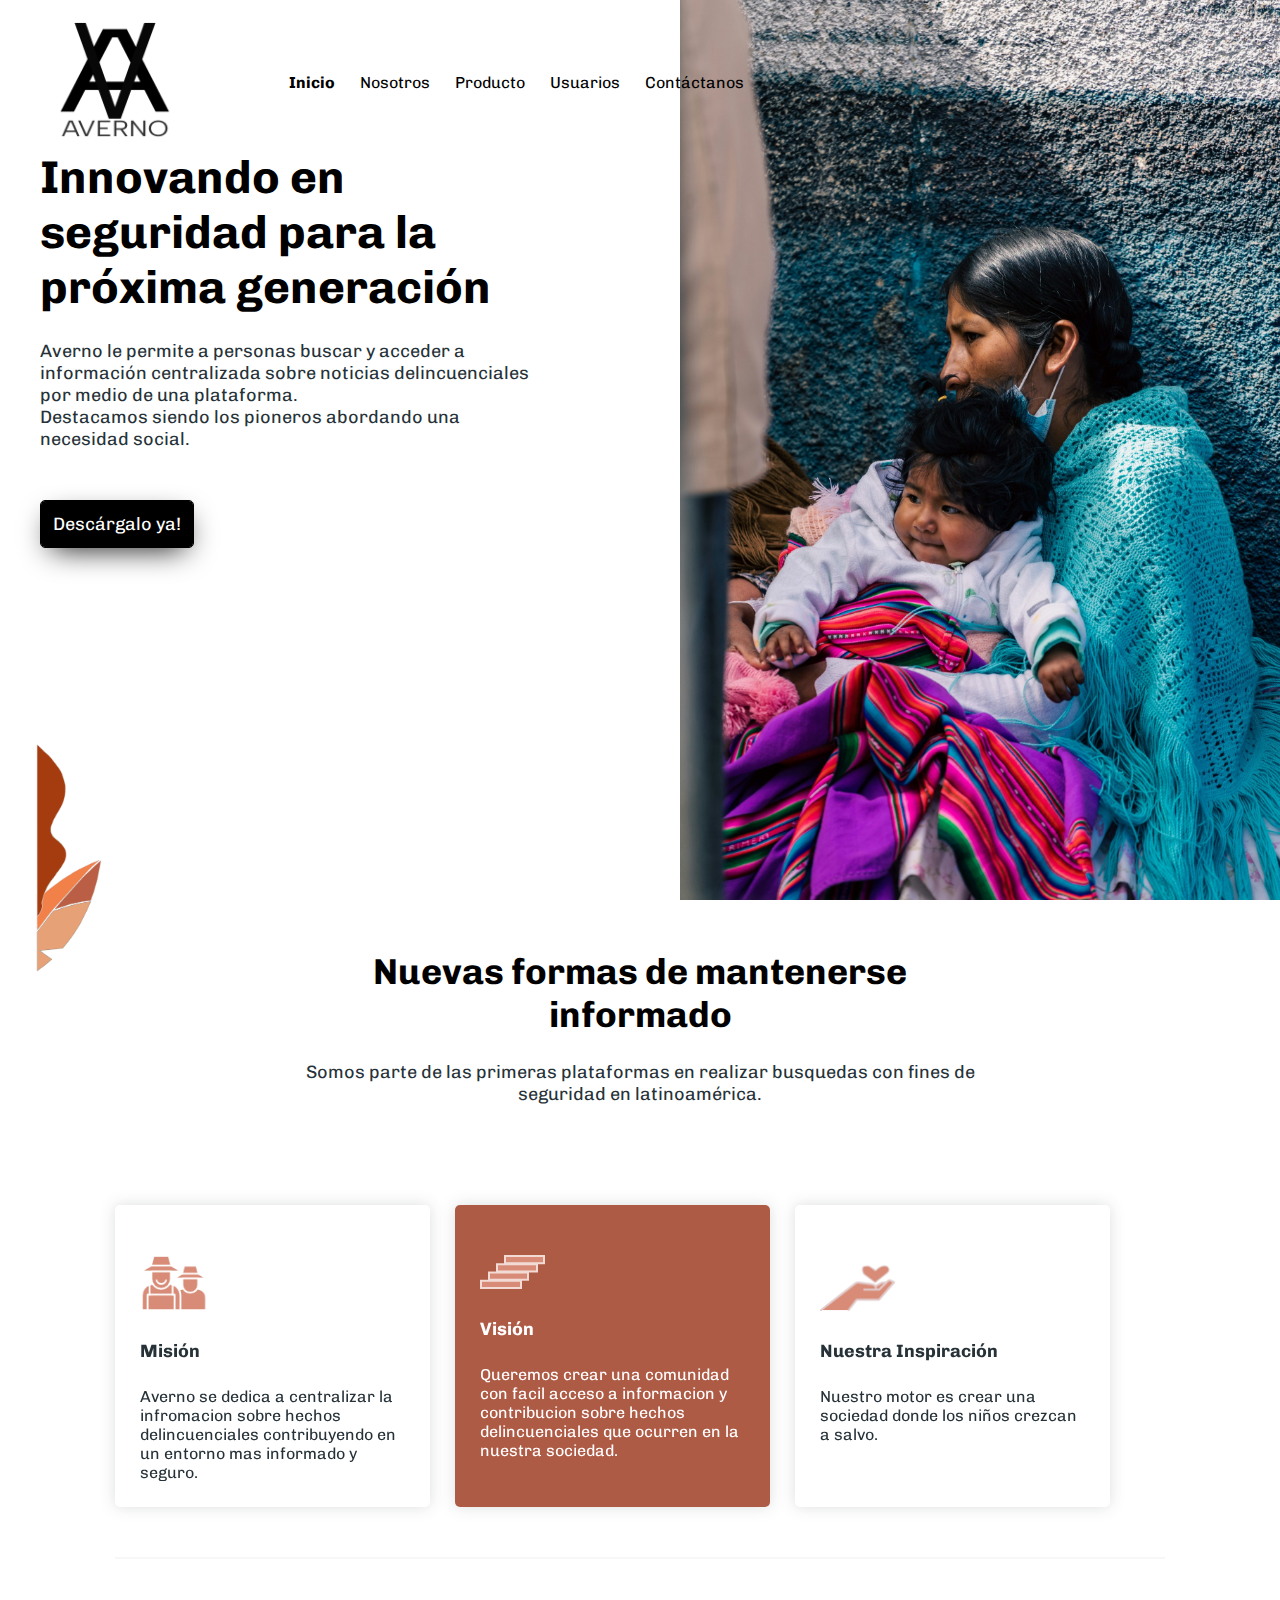
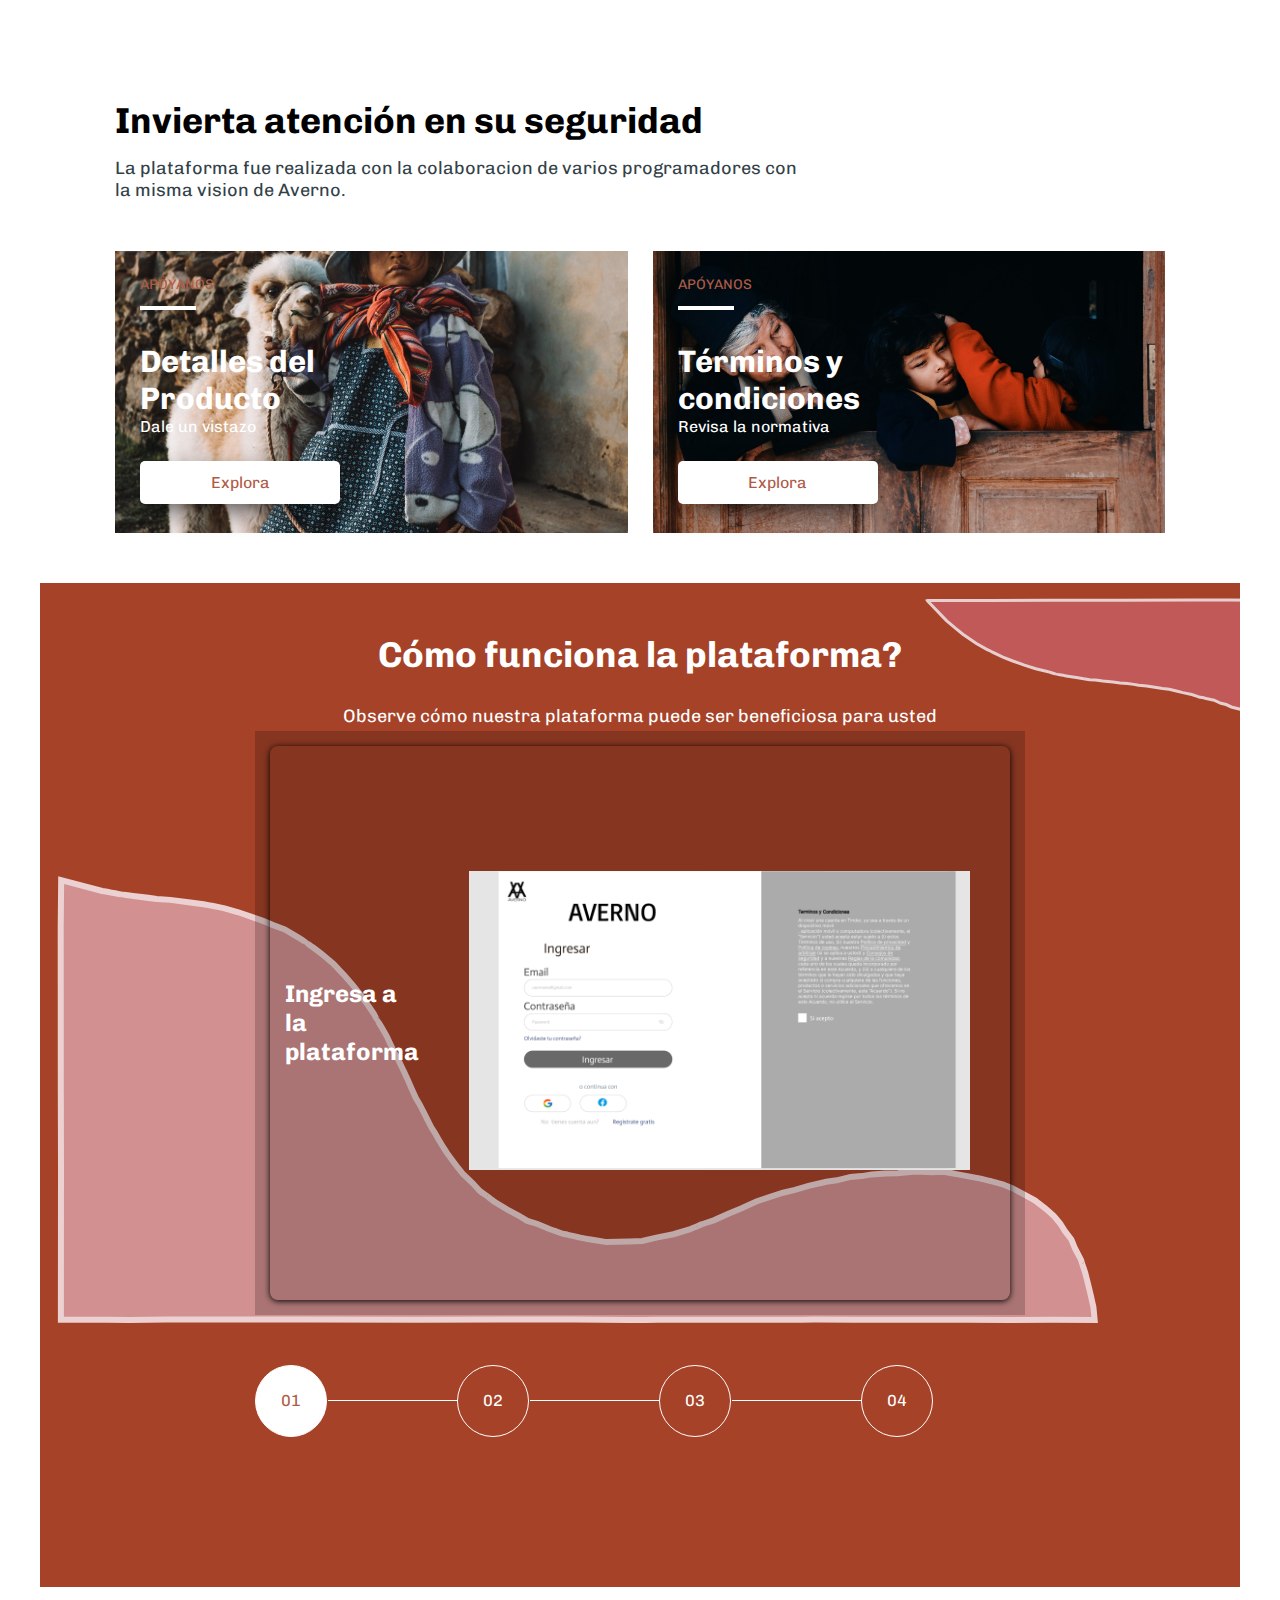
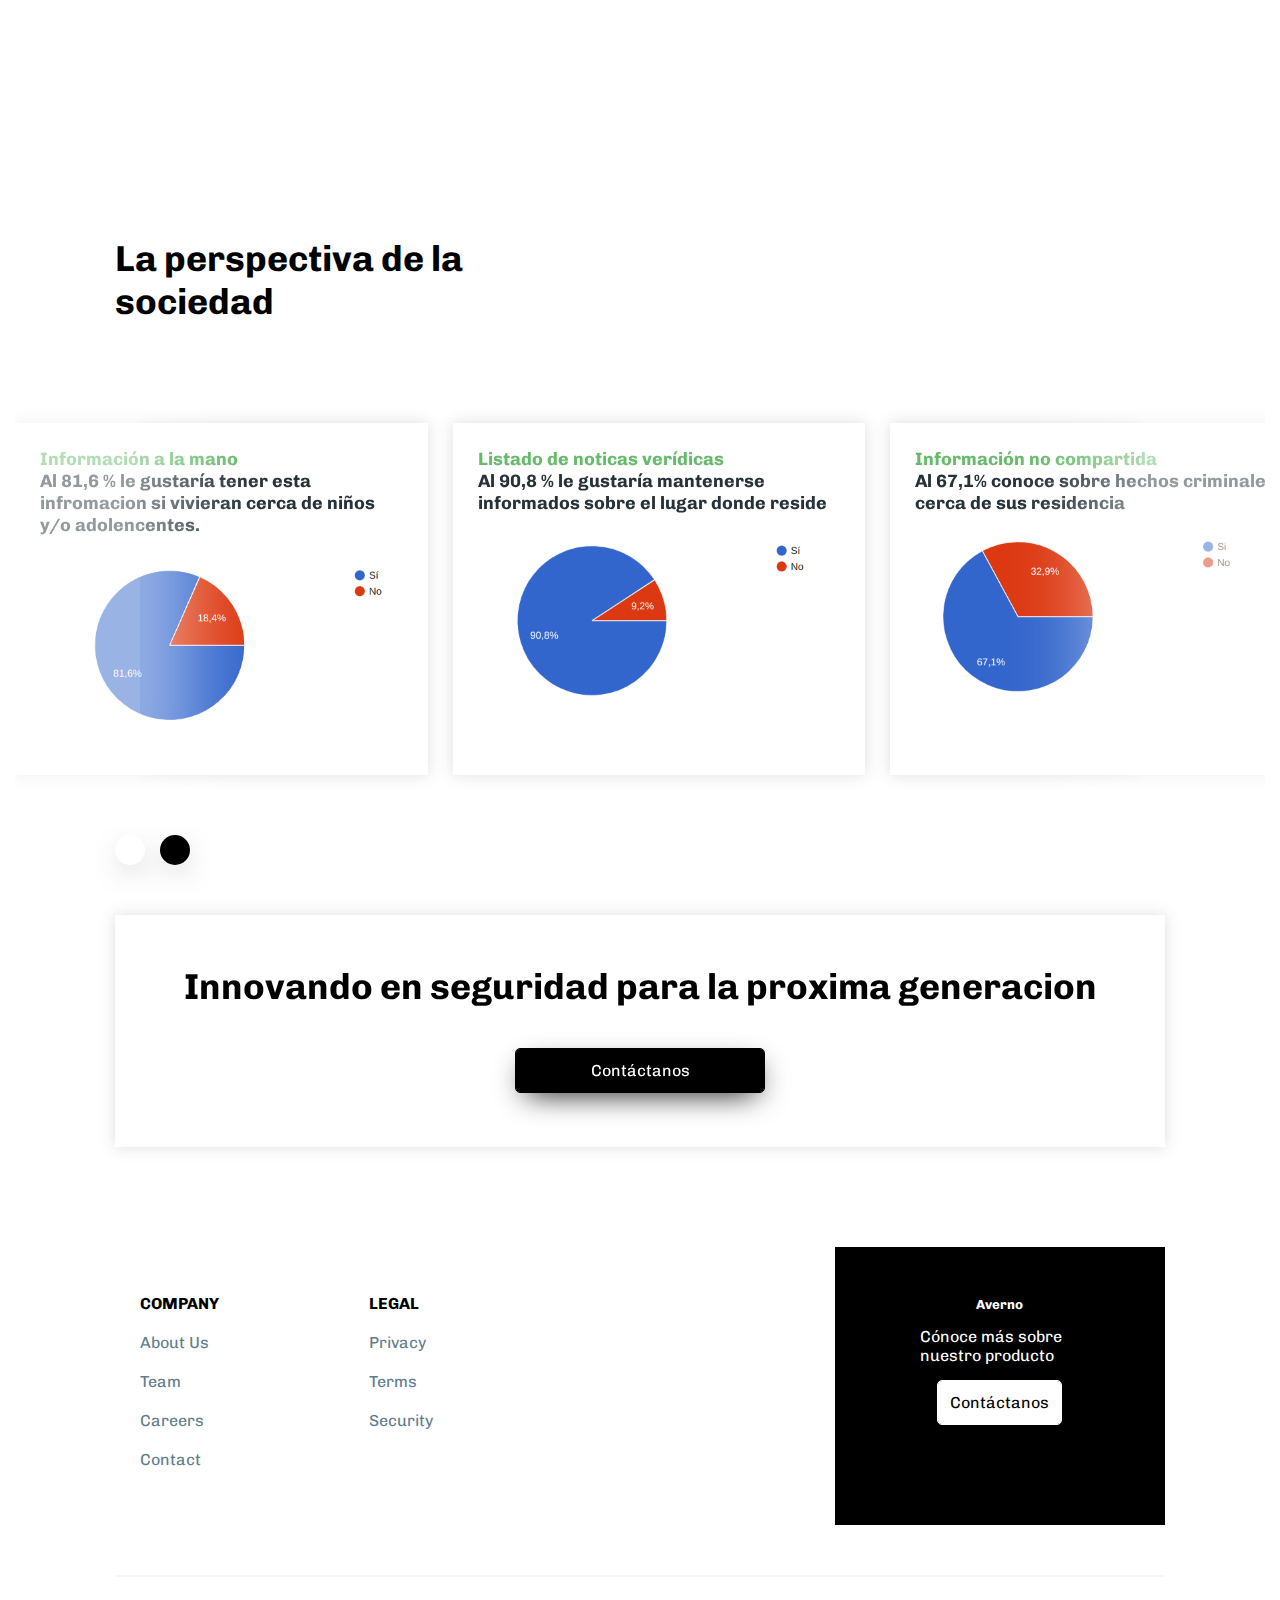
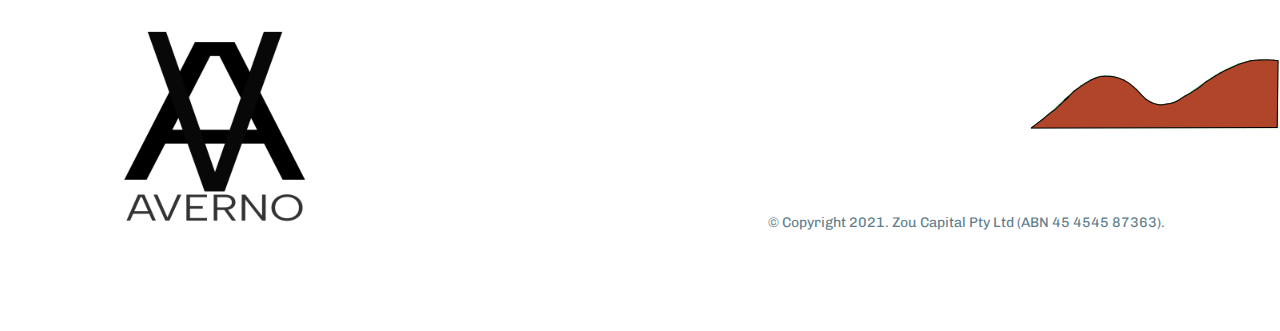
==== commit 21aaa503: "adding text references to func pics" ====
--- a/index.html
+++ b/index.html
@@ -112,31 +112,32 @@
                 <div class="invest__body">
                     <div class="invest__item">
                         <div class="invest__item__head">
-                            <h5 class="invest__item__subtitle">NEW FARM TODAY</h5>
+                            <h5 class="invest__item__subtitle">APÓYANOS</h5>
                         </div>
                         <div class="invest__item__body">
-                            <h4 class="invest__item__title">Short terms investment</h4>
+                            <h4 class="invest__item__title">Detalles del Producto</h4>
                             <p class="invest__item_description">
-                                Invest in farms that will be ready for harvest in 3-18 months
+                                Dale un vistazo
                             </p>
                         </div>
                         <div class="invest__item__footer">
-                            <a href="#" class="btn btn__invest">Browse Farm</a>
+                            <a href="#" class="btn btn__invest">Explora</a>
                         </div>
                     </div>
                     <div class="invest__item">
                         <div class="invest__item__head">
-                            <h5 class="invest__item__subtitle">FULLY FUNDED</h5>
+                            <h5 class="invest__item__subtitle">APÓYANOS</h5>
                         </div>
                         <div class="invest__item__body">
-                            <h4 class="invest__item__title">Long terms investment
+                            <h4 class="invest__item__title">Términos y condiciones
+
                             </h4>
                             <p class="invest__item_description">
-                                Consider farms that have long term investment program.
+                                Revisa la normativa 
                             </p>
                         </div>
                         <div class="invest__item__footer">
-                            <a href="#" class="btn btn__invest">Learn More</a>
+                            <a href="#" class="btn btn__invest">Explora</a>
                         </div>
                     </div>
                 </div>
@@ -154,7 +155,7 @@
                 
                 <div class="works__footer">
                     <div class="works__step__content first_step">
-                        <h3 class="works__step_title"> Select your farmshare and complete reservation form.</h3>
+                        <h3 class="works__step_title"> Ingresa a la plataforma</h3>
                         <p class="works__step_description">
                             <div class="site__img">
                                 <img src="assets/img/site/login.png" alt="Testimonial">
@@ -162,7 +163,7 @@
                         </p>
                     </div>
                     <div class="works__step__content">
-                        <h3 class="works__step_title"> Swallowed a planet!.</h3>
+                        <h3 class="works__step_title"> Entérate y da credibilidad a los aportes de otros usuarios</h3>
                         <p class="works__step_description">
                             <div class="site__img">
                                 <img src="assets/img/site/feed.png" alt="Testimonial">
@@ -170,7 +171,7 @@
                         </p>
                     </div>
                     <div class="works__step__content">
-                        <h3 class="works__step_title">It's art! A statement</h3>
+                        <h3 class="works__step_title">Busca los aportes por diferentes etiquetas</h3>
                         <p class="works__step_description">
                             <div class="site__img">
                                 <img src="assets/img/site/search.png" alt="Testimonial">
@@ -178,7 +179,7 @@
                         </p>
                     </div>
                     <div class="works__step__content">
-                        <h3 class="works__step_title"> Register</h3>
+                        <h3 class="works__step_title"> Postea un nuevo aporte </h3>
                         <p class="works__step_description">
                             <div class="site__img">
                                 <img src="assets/img/site/aporte.png" alt="Testimonial">
@@ -210,8 +211,8 @@
                         <div class="testimonial">
                             <div class="testimonial__profile">                                
                                 <div class="testimonial__info">
-                                    <h4 class="testimonial__name"> Fernando Soler</h4>
-                                    <h4 class="testimonial__title">Telecommunication Engineer</h4>
+                                    <h4 class="testimonial__name"> Información a la mano</h4>
+                                    <h4 class="testimonial__title">Al 81,6 % le gustaría tener esta infromacion si vivieran cerca de niños y/o adolencentes.</h4>
                                     <div class="img">
                                     
                                         <img src="assets/img/testimonials/comment1.png" alt="Testimonial">
@@ -223,8 +224,8 @@
                         <div class="testimonial">
                             <div class="testimonial__profile">                                
                                 <div class="testimonial__info">
-                                    <h4 class="testimonial__name"> Fernando Soler</h4>
-                                    <h4 class="testimonial__title">Telecommunication Engineer</h4>
+                                    <h4 class="testimonial__name"> Listado de noticas verídicas</h4>
+                                    <h4 class="testimonial__title">Al 90,8 % le gustaría mantenerse informados sobre el lugar donde reside</h4>
                                     <div class="img">
                                     
                                         <img src="assets/img/testimonials/comment2.png" alt="Testimonial">
@@ -233,24 +234,12 @@
                                 </div>
                             </div>
                         </div>
-                        <div class="testimonial">
-                            <div class="testimonial__profile">                                
-                                <div class="testimonial__info">
-                                    <h4 class="testimonial__name"> Fernando Soler</h4>
-                                    <h4 class="testimonial__title">Telecommunication Engineer</h4>
-                                    <div class="img">
-                                    
-                                        <img src="assets/img/testimonials/comment3.png" alt="Testimonial">
-                                    
-                                </div>
-                                </div>
-                            </div>
-                        </div>
-                        <div class="testimonial">
-                            <div class="testimonial__profile">                                
-                                <div class="testimonial__info">
-                                    <h4 class="testimonial__name"> Fernando Soler</h4>
-                                    <h4 class="testimonial__title">Telecommunication Engineer</h4>
+                        
+                        <div class="testimonial">
+                            <div class="testimonial__profile">                                
+                                <div class="testimonial__info">
+                                    <h4 class="testimonial__name">Información no compartida</h4>
+                                    <h4 class="testimonial__title">Al 67,1% conoce sobre hechos criminales cerca de sus residencia</h4>
                                     <div class="img">
                                     
                                         <img src="assets/img/testimonials/comment4.png" alt="Testimonial">
@@ -262,21 +251,21 @@
                         <div class="testimonial">
                             <div class="testimonial__profile">                                
                                 <div class="testimonial__info">
-                                    <h4 class="testimonial__name"> Fernando Soler</h4>
-                                    <h4 class="testimonial__title">Telecommunication Engineer</h4>
+                                    <h4 class="testimonial__name">Inseguridad</h4>
+                                    <h4 class="testimonial__title">Compartimos los resultados sobre que tan insegura se siente la cuidadadnia en sus vecindarios.</h4>
                                     <div class="img">
                                     
                                         <img src="assets/img/testimonials/comment5.png" alt="Testimonial">
                                     
-                                </div>
-                                </div>
-                            </div>
-                        </div>
-                        <div class="testimonial">
-                            <div class="testimonial__profile">                                
-                                <div class="testimonial__info">
-                                    <h4 class="testimonial__name"> Fernando Soler</h4>
-                                    <h4 class="testimonial__title">Telecommunication Engineer</h4>
+                                </div> 
+                                </div>
+                            </div>
+                        </div>
+                        <div class="testimonial">
+                            <div class="testimonial__profile">                                
+                                <div class="testimonial__info">
+                                    <h4 class="testimonial__name"> Desconocimiento de hechos criminales</h4>
+                                    <h4 class="testimonial__title">Al 90,8 % le gustaría tener conocimientos sobre hechos criminales cerca de su residencia.</h4>
                                     <div class="img">
                                     
                                         <img src="assets/img/testimonials/comment6.png" alt="Testimonial">
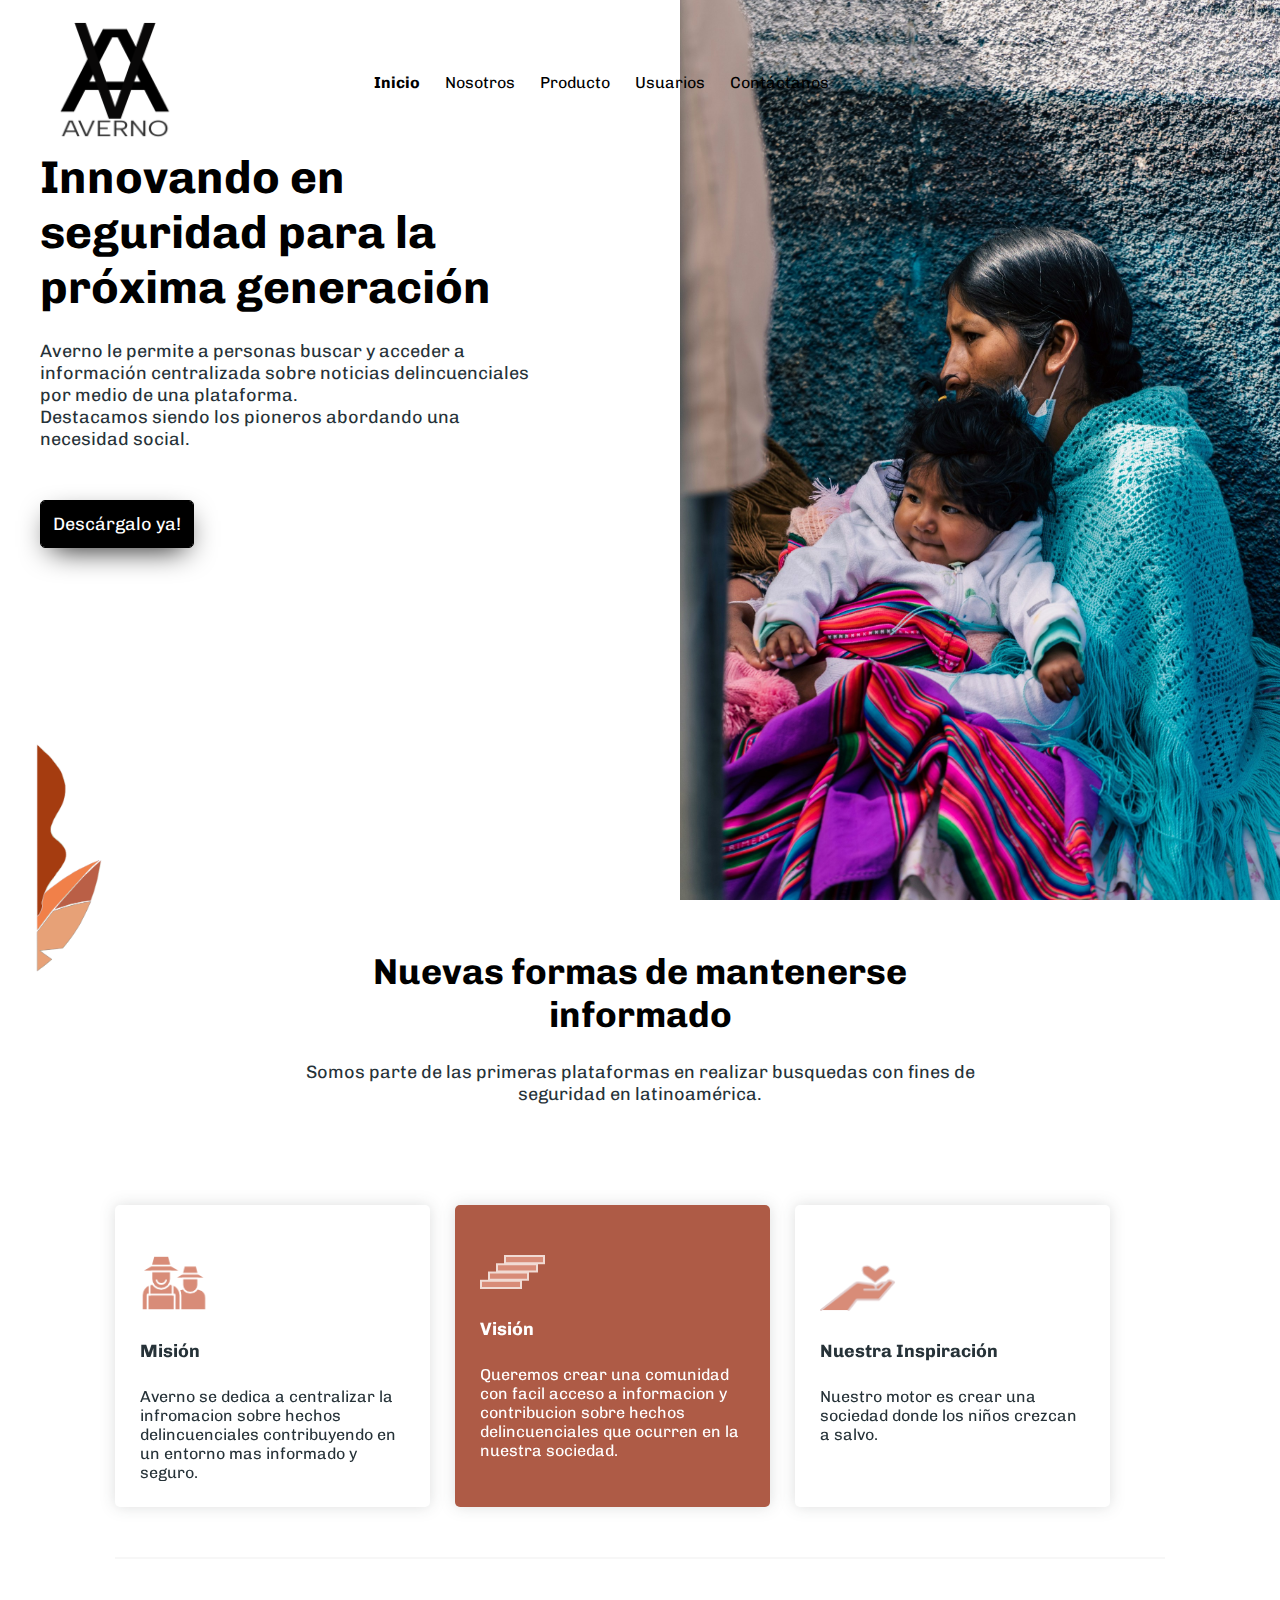
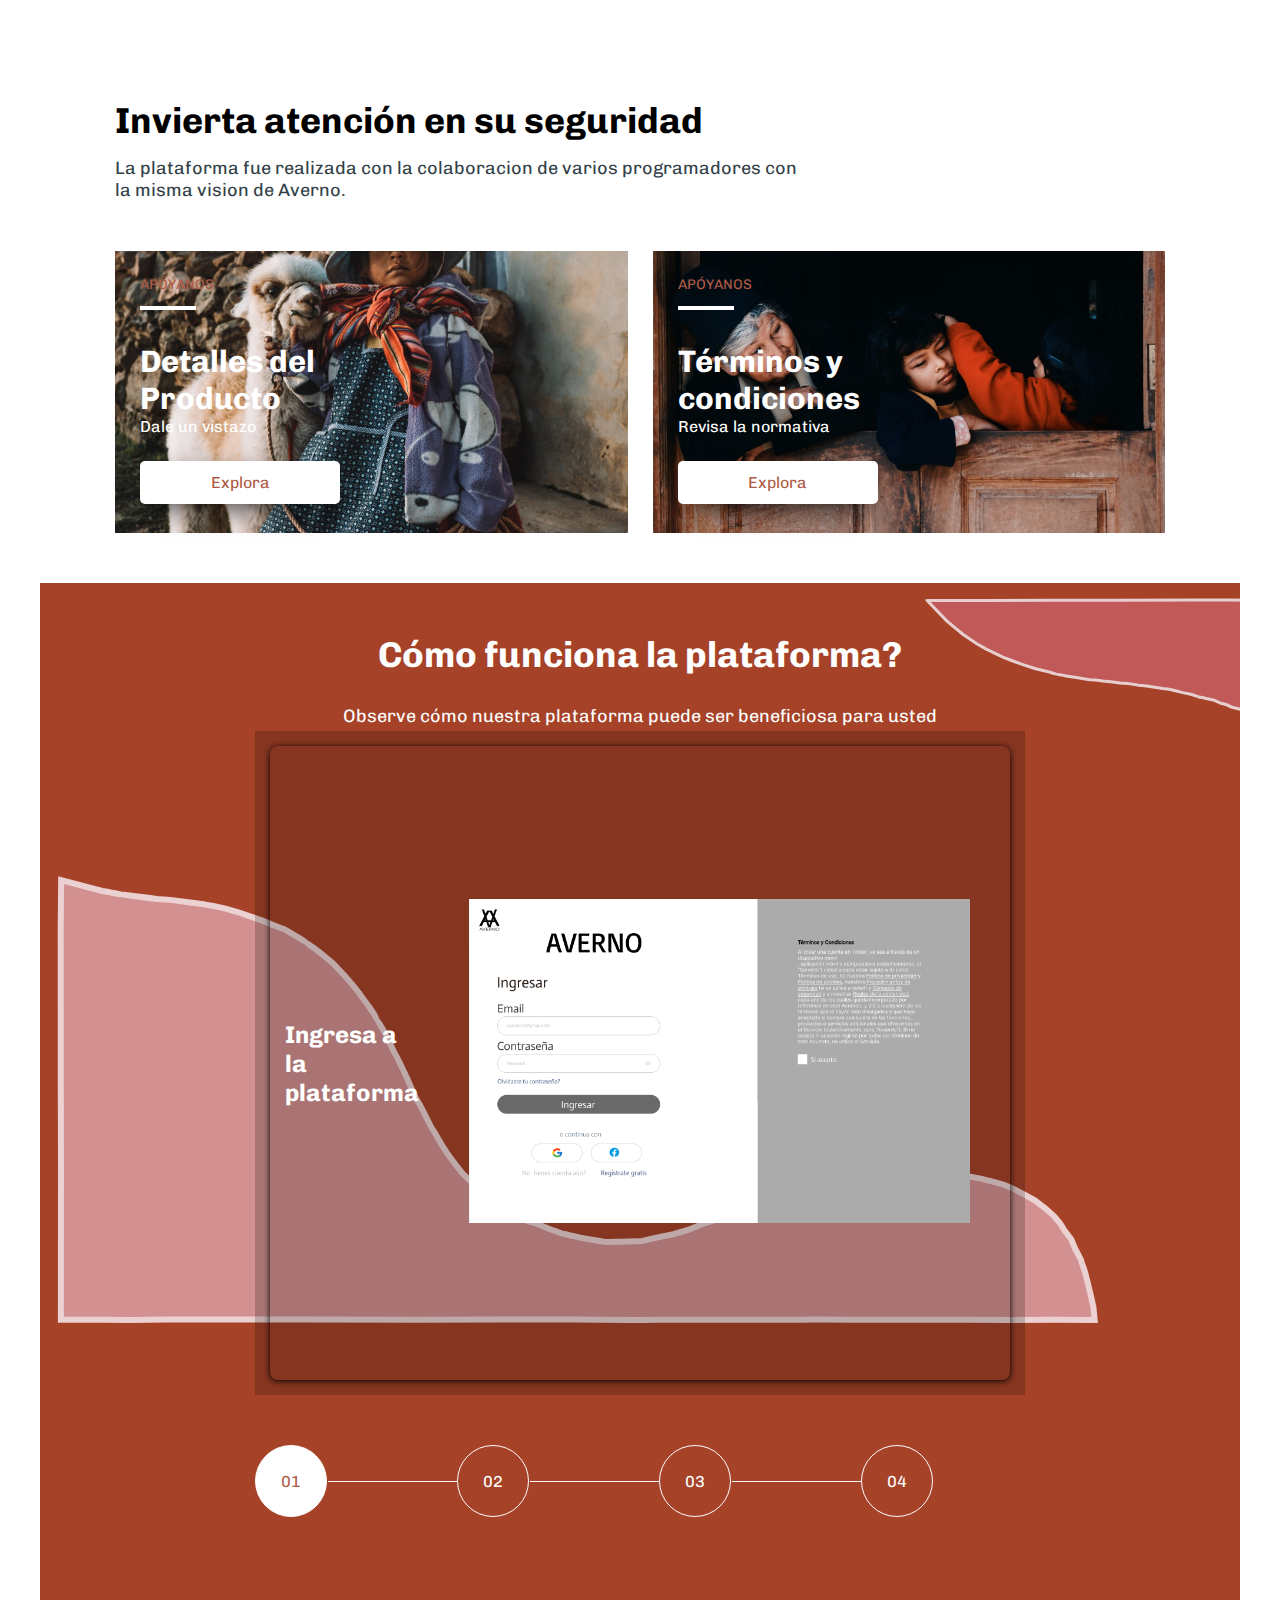
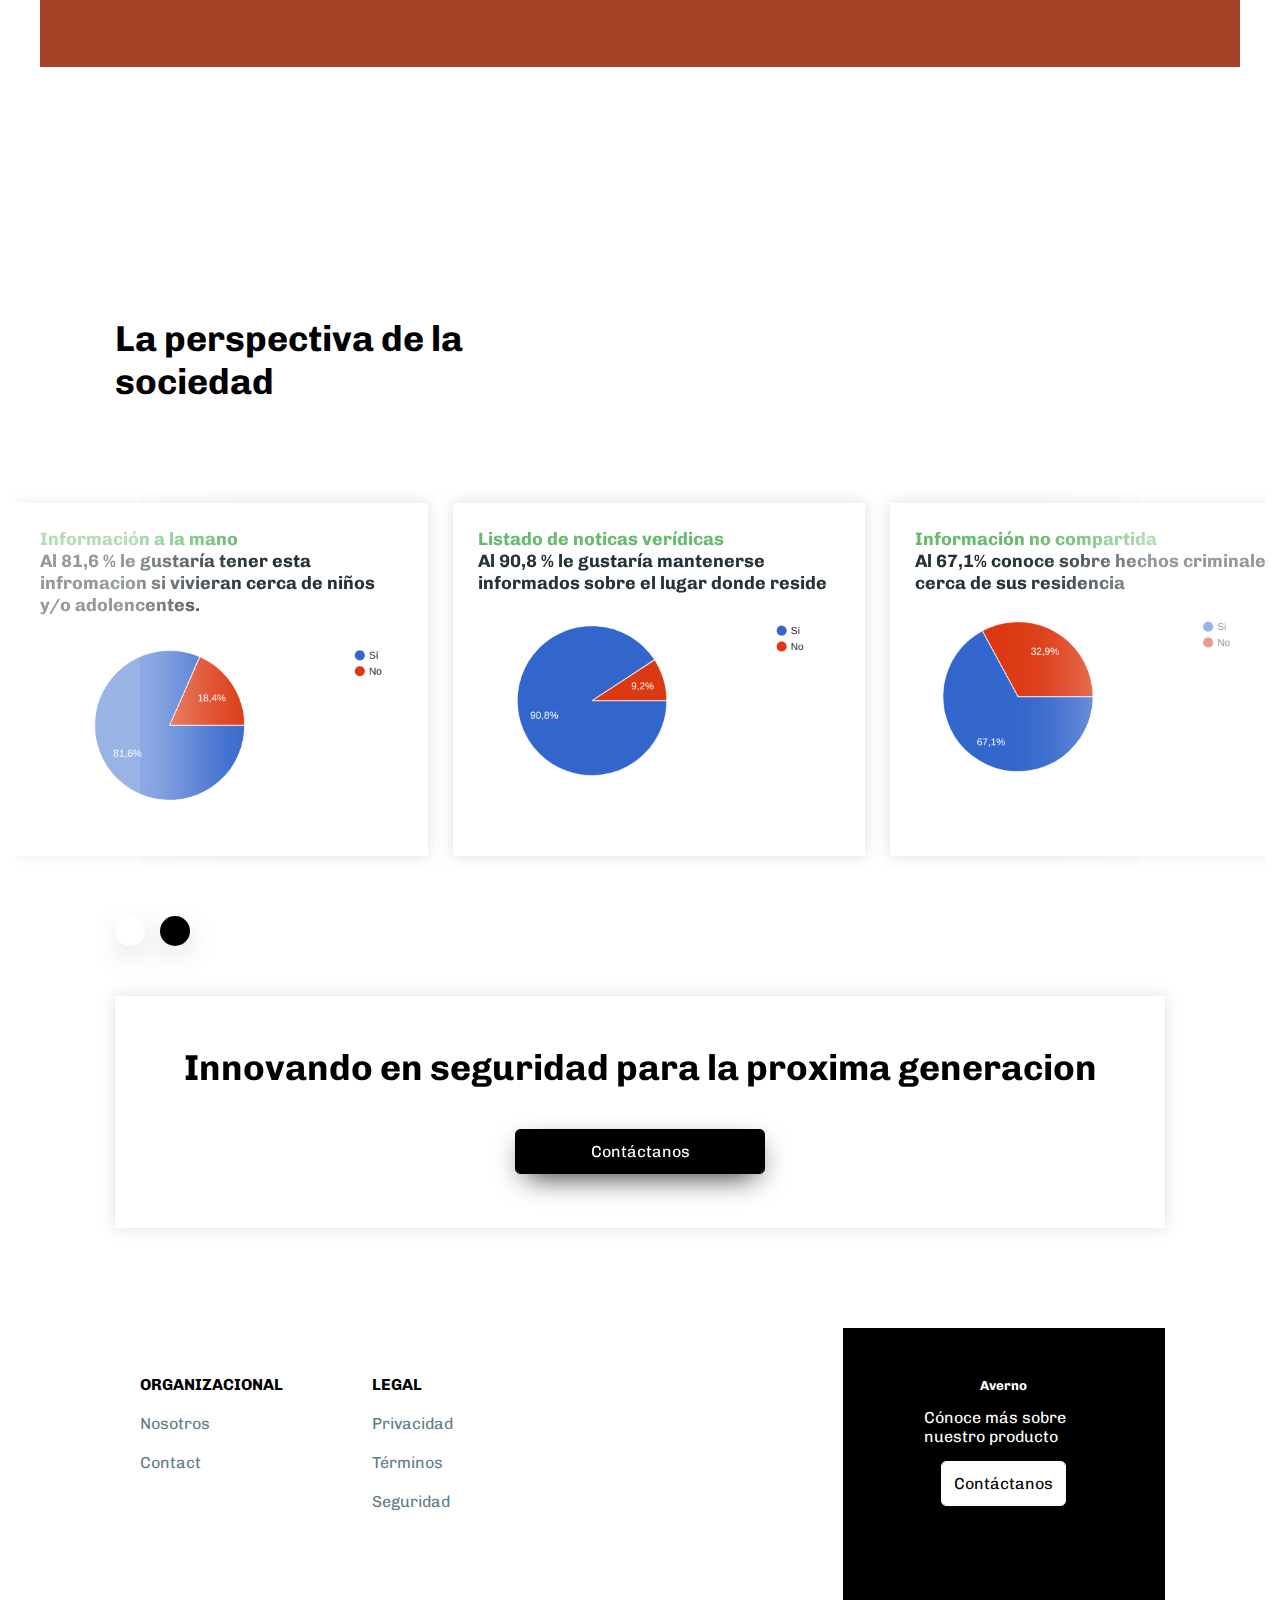
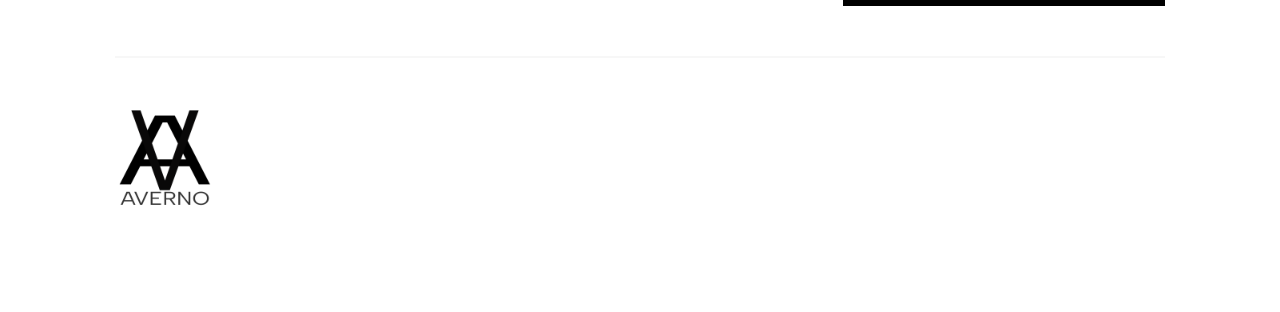
==== commit 5313e867: "adding link to form google label" ====
--- a/index.html
+++ b/index.html
@@ -57,7 +57,7 @@
                         Averno le permite a personas buscar y acceder a información centralizada sobre noticias delincuenciales por medio de una plataforma.
                         <br> Destacamos siendo los pioneros abordando una necesidad social.
                     </p>
-                    <a href="#" class="btn btn__hero">Descárgalo ya!</a>
+                    <a href="https://forms.gle/kCxXZuH1zwyef2qXA" class="btn btn__hero" target="_blank">Descárgalo ya!</a>
                 </div>
                 <div class="hero__img">
                     <img src="assets/img/img-1-cover.jpg" alt="">
@@ -121,7 +121,7 @@
                             </p>
                         </div>
                         <div class="invest__item__footer">
-                            <a href="#" class="btn btn__invest">Explora</a>
+                            <a href="https://forms.gle/gGhumJBJt4qFcLqKA" target="_blank" class="btn btn__invest">Explora</a>
                         </div>
                     </div>
                     <div class="invest__item">
@@ -137,7 +137,7 @@
                             </p>
                         </div>
                         <div class="invest__item__footer">
-                            <a href="#" class="btn btn__invest">Explora</a>
+                            <a href="https://forms.gle/gGhumJBJt4qFcLqKA" target="_blank" class="btn btn__invest">Explora</a>
                         </div>
                     </div>
                 </div>
@@ -203,7 +203,7 @@
         <section class="testimonials" id="Sociedad">
             <div class="testimonials__content">
                 <div class="testimonials__head w-105">
-                    <!img src="assets/img/quote.svg" alt="Quote" class="testimonials__quote">
+                    
                     <h2 class="testimonials__title">La perspectiva de la sociedad</h2>
                 </div>
                 <div class="testimonials__body">
@@ -294,7 +294,7 @@
         <section class="farm-invest w-105" id="contacto">
             <h2 class="farm-invest__title">Innovando en seguridad para 
                 la proxima generacion</h2>
-            <a href="mailto:lulu.contactonline@gmail.com" class="btn btn__farm--invest">Contáctanos</a>
+            <a href="mailto:lulu.contactonline@gmail.com"  target="_blank" class="btn btn__farm--invest">Contáctanos</a>
 
         </section>
         <footer class="footer">
@@ -302,19 +302,14 @@
                 <nav class="footer__nav">
                     <ul class="footer_nav__menu">
                         <li class="footer_nav__item">
-                            <h4 class="footer_nav__menu__title">COMPANY</h4>
-                        </li>
-                        <li class="footer_nav__item">
-                            <a href="#" class="footer_nav__link">About Us</a>
-                        </li>
-                        <li class="footer_nav__item">
-                            <a href="#" class="footer_nav__link">Team</a>
-                        </li>
-                        <li class="footer_nav__item">
-                            <a href="#" class="footer_nav__link">Careers</a>
-                        </li>
-                        <li class="footer_nav__item">
-                            <a href="#" class="footer_nav__link">Contact</a>
+                            <h4 class="footer_nav__menu__title">Organizacional</h4>
+                        </li>
+                        <li class="footer_nav__item">
+                            <a href="#Nosotros" class="footer_nav__link">Nosotros</a>
+                        </li>
+                        
+                        <li class="footer_nav__item">
+                            <a href="mailto:lulu.contactonline@gmail.com" class="footer_nav__link">Contact</a>
                         </li>
                     </ul>
                     
@@ -323,13 +318,13 @@
                             <h4 class="footer_nav__menu__title">LEGAL</h4>
                         </li>
                         <li class="footer_nav__item">
-                            <a href="#" class="footer_nav__link">Privacy</a>
-                        </li>
-                        <li class="footer_nav__item">
-                            <a href="#" class="footer_nav__link">Terms</a>
-                        </li>
-                        <li class="footer_nav__item">
-                            <a href="#" class="footer_nav__link">Security</a>
+                            <a href="https://forms.gle/gGhumJBJt4qFcLqKA" target="_blank" class="footer_nav__link">Privacidad</a>
+                        </li>
+                        <li class="footer_nav__item">
+                            <a href="https://forms.gle/gGhumJBJt4qFcLqKA" target="_blank" class="footer_nav__link">Términos</a>
+                        </li>
+                        <li class="footer_nav__item">
+                            <a href="https://forms.gle/gGhumJBJt4qFcLqKA" target="_blank" class="footer_nav__link">Seguridad</a>
                         </li>
                     </ul>
                 </nav>
@@ -348,17 +343,15 @@
             <div class="footer__bottom">
                 <div class="footer__bottom__content w-105">
                     <div class="footer__logo">
-                       <p>
-                        <div>
-                            <img src="assets/img/untitled.png" style="width: 200px;" alt="Logo">
-                        </div>
-                       </p>
-                    </div>
+
+                            <img src="assets/img/untitled.png" style="width: 100px;" alt="Logo">
+                            
+
+                   </div>
                     <p class="footer_copyright">
-                        © Copyright 2021. Zou Capital Pty Ltd (ABN 45 4545 87363).
+                        
                     </p>
                 </div>
-                <img src="assets/img/mountain_brown.png" alt="Mountain" class="footer_img" >
             </div>
         </footer>
     </div>
--- a/assets/css/main.css
+++ b/assets/css/main.css
@@ -81,7 +81,7 @@
 }
 
 .header__logo {
-  flex: 2;
+  flex: 3;
 }
 
 .header__logo img {
